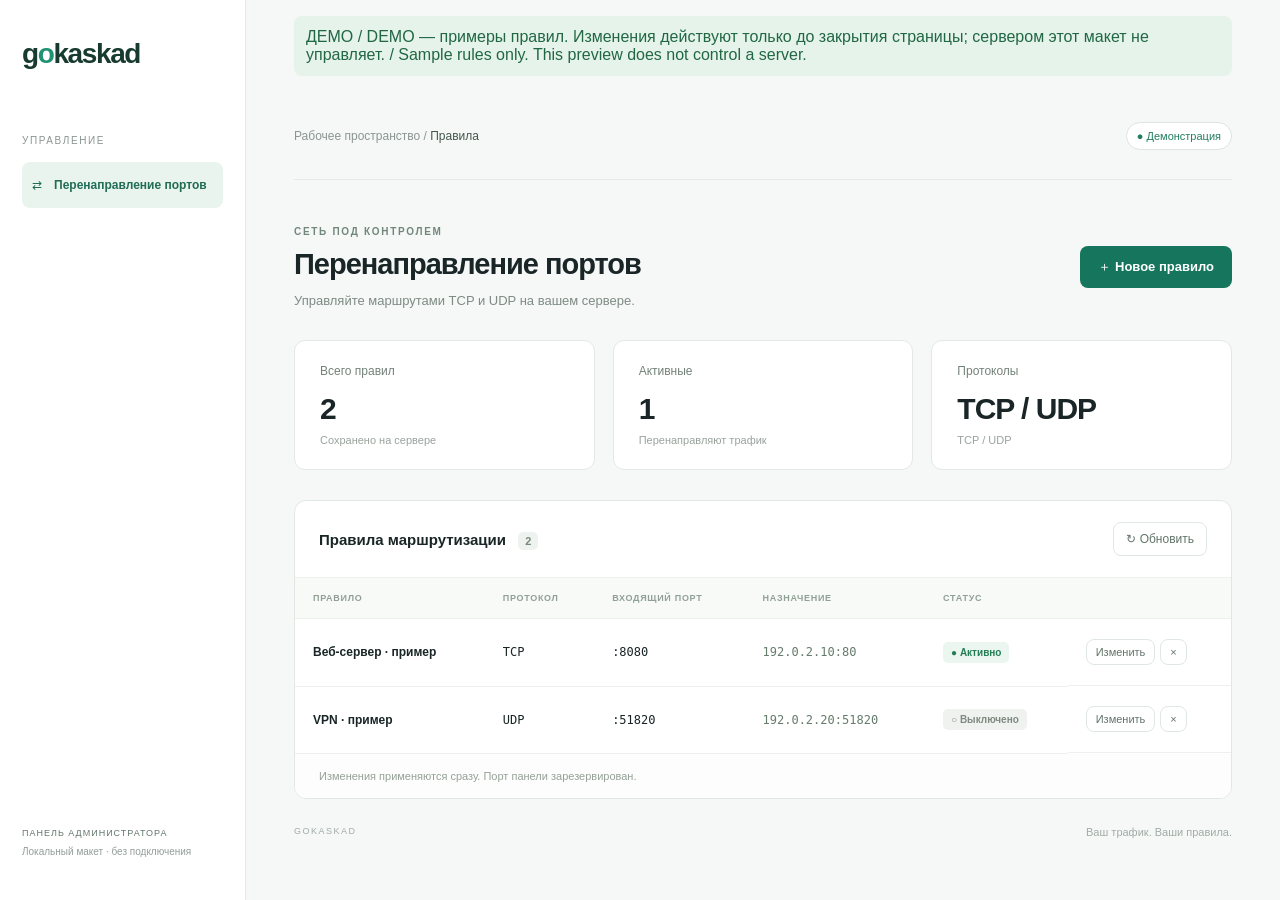
==== docs/preview.html @ e8de41f1 "Исправить HTTPS, добавить макет и удаление / Fix HTTPS, preview and uninstall RU: HTTP на порту пане" ====
<!doctype html>
<html lang="ru">
<head>
  <meta charset="utf-8"><meta name="viewport" content="width=device-width, initial-scale=1">
  <title>Gokaskad · Демо / Demo</title>
  <style>:root{font-family:Inter,-apple-system,BlinkMacSystemFont,"Segoe UI",sans-serif;color:#192526;background:#f6f8f7;font-synthesis:none}*{box-sizing:border-box}body{margin:0;display:flex;min-height:100vh}button,input,select{font:inherit}button{border:0;border-radius:8px;background:#16765d;color:white;padding:12px 18px;font-size:13px;font-weight:600;cursor:pointer;transition:background .15s}button:hover{background:#105d49}button:disabled{opacity:.5;cursor:wait}button:focus-visible,a:focus-visible{outline:3px solid #6acbb0;outline-offset:3px}aside{width:246px;flex-shrink:0;background:#fff;border-right:1px solid #e4eae7;padding:38px 22px;display:flex;flex-direction:column}.brand{font-size:28px;letter-spacing:-1.4px;font-weight:750;color:#183b30;text-decoration:none}.brand span{color:#209274}.nav-label{margin-top:65px;font-size:10px;letter-spacing:1.6px;color:#8b9692}.nav-active{display:flex;gap:12px;align-items:center;margin-top:16px;padding:14px 10px;background:#eaf4ef;color:#216c54;font-size:12px;line-height:1.5;border-radius:8px;text-decoration:none;font-weight:650}.aside-footer{margin-top:auto;padding-top:40px;color:#62766b;font-size:9px;letter-spacing:1px;line-height:2}.aside-footer span{color:#929e98;letter-spacing:0;font-size:10px}main{min-width:0;flex:1;padding:0 48px;max-width:1600px}header{height:88px;display:flex;align-items:center;justify-content:space-between;border-bottom:1px solid #e3e9e6;font-size:12px;color:#8a9690}header b{font-weight:500;color:#43574c}.badge{font-size:11px;padding:7px 10px;border:1px solid #dce5df;border-radius:20px;background:white;color:#819087}.online{color:#237e5d}.offline{color:#af413a}.title{display:flex;justify-content:space-between;align-items:center;gap:20px;margin:46px 0 32px}.eyebrow{font-size:10px;letter-spacing:1.7px;color:#72877b;font-weight:650}h1{font-size:29px;letter-spacing:-1px;margin:11px 0 12px;font-weight:650}.title p{font-size:13px;color:#7e8b84;margin:0}.stats{display:grid;grid-template-columns:repeat(3,minmax(0,1fr));gap:18px}.stats article{background:white;border:1px solid #e2e9e4;border-radius:11px;padding:23px 25px;display:flex;flex-direction:column}.stats span{font-size:12px;color:#738179}.stats strong{overflow-wrap:anywhere;font-size:30px;font-weight:600;margin:14px 0 8px;letter-spacing:-1px}.stats small{font-size:11px;color:#98a39c}.rules-panel{margin-top:30px;border:1px solid #e1e8e3;border-radius:12px;background:white;overflow:hidden}.panel-head{padding:21px 24px;display:flex;align-items:center;justify-content:space-between}h2{margin:0;font-size:15px;font-weight:650}.panel-head h2 span{font-size:11px;margin-left:8px;border-radius:5px;padding:3px 7px;background:#eff3f0;color:#79877d}.secondary{background:white;color:#62746a;border:1px solid #e0e7e2;font-weight:500;padding:9px 12px;font-size:12px}.secondary:hover{background:#edf4ef}.table-wrap{position:relative;overflow:auto}table{border-collapse:collapse;width:100%;text-align:left;white-space:nowrap}th{background:#f8faf8;color:#91a095;font-size:9px;font-weight:600;letter-spacing:.7px;padding:15px 18px;border-block:1px solid #edf0ed}td{padding:20px 18px;font-size:12px;border-bottom:1px solid #edf1ee}.rule-name{font-weight:600}.mono{font-family:ui-monospace,SFMono-Regular,Consolas,monospace;font-size:12px}.destination{color:#667c6c}.status{padding:5px 8px;border-radius:5px;font-size:10px;background:#eff2ef;color:#7e8a80;white-space:nowrap}.status:hover{background:#e0e8e0}.status.enabled{background:#eaf6ef;color:#237e54}.actions{display:flex;gap:5px}.small{font-size:11px;padding:6px 9px}.panel-foot{padding:16px 24px;color:#95a197;font-size:11px;background:#fcfdfc}#empty{padding:45px 20px 55px;text-align:center}.empty-icon{color:#4c8c73;background:#ecf5f0;border:1px solid #d9e9df;border-radius:13px;width:52px;height:52px;margin:auto;font-size:27px;padding:8px}h3{font-size:15px;margin-top:21px}#empty p{font-size:12px;color:#8c9b90;margin-bottom:24px}footer{display:flex;justify-content:space-between;color:#a1aca5;font-size:9px;letter-spacing:1.5px;padding:27px 0}footer span{letter-spacing:0;font-size:11px}#message{padding:13px 18px;border-radius:8px;font-size:13px;margin-top:22px}.success{background:#e5f3ea;color:#216744}.error{background:#fcecea;color:#b13c32}dialog{border:1px solid #e0e8e2;border-radius:15px;width:480px;max-width:calc(100vw - 32px);padding:28px;box-shadow:0 24px 80px #0b2c1b33}dialog::backdrop{background:#142f2266;backdrop-filter:blur(3px)}.dialog-title{display:flex;align-items:center;justify-content:space-between}.dialog-title h2{font-size:20px}.icon{font-size:20px;line-height:1;padding:5px 9px}.hint{font-size:12px;color:#88988c;line-height:1.7;margin-bottom:24px}label{display:flex;flex-direction:column;gap:8px;font-size:12px;color:#536b5b;margin:16px 0}input,select{border:1px solid #dce6df;padding:11px 12px;border-radius:7px;width:100%;background:#fff;color:#233b2b;font-size:13px}input:focus,select:focus{outline:2px solid #c5e5d6;border-color:#529675}.form-row{display:grid;grid-template-columns:1fr 1fr;gap:16px}.form-row label{margin:0 0 16px}.check{flex-direction:row;align-items:center}.check input{width:auto;accent-color:#16765d}.dialog-actions{display:flex;justify-content:flex-end;gap:10px;border-top:1px solid #edf1ee;padding-top:20px;margin-top:24px}#form-error{font-size:12px;color:#b13c32}.sr-only{position:absolute;width:1px;height:1px;overflow:hidden;clip:rect(0,0,0,0)}[hidden]{display:none!important}@media(max-width:1100px){aside{width:200px;padding-inline:18px}main{padding:0 26px}.title{align-items:flex-start}h1{font-size:25px}.title>button{white-space:nowrap}td,th{padding-inline:12px}}@media(max-width:760px){body{display:block}aside{width:100%;padding:20px 24px;border-right:0;border-bottom:1px solid #e4eae7}.nav-label,.nav-active,.aside-footer{display:none}.brand{font-size:25px}main{padding:0 20px}header{height:65px;font-size:10px}.badge{font-size:9px}.title{margin-top:30px;flex-direction:column;gap:22px}h1{font-size:25px}.stats{gap:8px}.stats article{padding:17px 13px}.stats strong{overflow-wrap:anywhere;font-size:24px}.stats small{font-size:9px}.stats span{font-size:10px}.panel-head{padding:18px 14px}.panel-head h2{font-size:13px}.panel-foot{font-size:10px;padding-inline:14px}footer span{font-size:9px}}
</style>
</head>
<body>
  <aside><a class="brand" href="/">g<span>o</span>kaskad</a><div class="nav-label">УПРАВЛЕНИЕ</div><a class="nav-active" href="/">⇄ <span>Перенаправление портов</span></a><div class="aside-footer">ПАНЕЛЬ АДМИНИСТРАТОРА<br><span>Локальный макет · без подключения</span></div></aside>
  <main><p class="success" style="padding:12px;border-radius:8px">ДЕМО / DEMO — примеры правил. Изменения действуют только до закрытия страницы; сервером этот макет не управляет. / Sample rules only. This preview does not control a server.</p>
    <header><span>Рабочее пространство / <b>Правила</b></span><span id="connection" class="badge">Подключение…</span></header>
    <section class="title"><div><div class="eyebrow">СЕТЬ ПОД КОНТРОЛЕМ</div><h1>Перенаправление портов</h1><p>Управляйте маршрутами TCP и UDP на вашем сервере.</p></div><button id="new-rule">＋ Новое правило</button></section>
    <section class="stats"><article><span>Всего правил</span><strong id="total">—</strong><small>Сохранено на сервере</small></article><article><span>Активные</span><strong id="active">—</strong><small>Перенаправляют трафик</small></article><article><span>Протоколы</span><strong id="protocols">—</strong><small>TCP / UDP</small></article></section>
    <div id="message" role="status" hidden></div>
    <section class="rules-panel"><div class="panel-head"><h2>Правила маршрутизации <span id="count">0</span></h2><button id="refresh" class="secondary">↻ Обновить</button></div><div class="table-wrap"><table><thead><tr><th>ПРАВИЛО</th><th>ПРОТОКОЛ</th><th>ВХОДЯЩИЙ ПОРТ</th><th>НАЗНАЧЕНИЕ</th><th>СТАТУС</th><th><span class="sr-only">Действия</span></th></tr></thead><tbody id="rules"></tbody></table></div><div id="empty" hidden><div class="empty-icon">⇄</div><h3>Маршруты начинаются здесь</h3><p>Добавьте правило, чтобы направить трафик на нужный сервер.</p><button id="empty-new">Создать первое правило</button></div><div class="panel-foot">Изменения применяются сразу. Порт панели зарезервирован.</div></section>
    <footer>GOKASKAD <span>Ваш трафик. Ваши правила.</span></footer>
  </main>
  <dialog id="editor"><form id="rule-form"><div class="dialog-title"><h2 id="editor-title">Новое правило</h2><button type="button" class="icon secondary" id="close-editor" aria-label="Закрыть">×</button></div><p class="hint">Настройте маршрут от входящего порта к серверу назначения.</p><input type="hidden" name="id"><label>Название<input name="name" maxlength="100" placeholder="Например, VPN-сервер"></label><div class="form-row"><label>Протокол<select name="protocol"><option value="tcp">TCP</option><option value="udp">UDP</option></select></label><label>Входящий порт<input name="input_port" type="number" min="1" max="65535" required placeholder="8080"></label></div><div class="form-row"><label>IPv4 назначения<input name="target_ip" required placeholder="192.0.2.10"></label><label>Порт назначения<input name="target_port" type="number" min="1" max="65535" required placeholder="80"></label></div><label class="check"><input name="enabled" type="checkbox" checked> Включить правило</label><p id="form-error" role="alert"></p><div class="dialog-actions"><button type="button" class="secondary" id="cancel-editor">Отмена</button><button type="submit" id="submit-rule">Сохранить правило</button></div></form></dialog>
<script>const $ = (id) => document.getElementById(id);
let rules = [];
let busy = false;
const form = $('rule-form');


function demoUuid() {
  return 'xxxxxxxx-xxxx-4xxx-yxxx-xxxxxxxxxxxx'.replace(/[xy]/g, c => {
    const r = Math.floor(Math.random() * 16);
    return (c === 'x' ? r : (r & 3) | 8).toString(16);
  });
}
let demoRules = [
  {id:'b29bc2cf-47c6-43bc-8e49-5d560378fe66',name:'Веб-сервер · пример',protocol:'tcp',input_port:8080,target_ip:'192.0.2.10',target_port:80,enabled:true},
  {id:'b29bc2cf-47c6-43bc-8e49-5d560378fe67',name:'VPN · пример',protocol:'udp',input_port:51820,target_ip:'192.0.2.20',target_port:51820,enabled:false}
];
async function request(path = '/api/rules', method = 'GET', body) {
  if (method === 'PUT') {
    if (demoRules.some(r => r.id !== body.id && r.enabled && body.enabled && r.protocol === body.protocol && r.input_port === body.input_port))
      throw new Error('Этот протокол и входящий порт уже используются.');
    demoRules = demoRules.filter(r => r.id !== body.id).concat(body);
  }
  if (method === 'DELETE') demoRules = demoRules.filter(r => r.id !== path.split('/').pop());
  return {rules: demoRules.map(r => ({...r}))};
}

function notice(text, error = false) {
  $('message').textContent = text;
  $('message').className = error ? 'error' : 'success';
  $('message').hidden = !text;
}

function render(data) {
  rules = data.rules;
  $('total').textContent = rules.length;
  $('active').textContent = rules.filter(r => r.enabled).length;
  $('protocols').textContent = [...new Set(rules.map(r => r.protocol.toUpperCase()))].join(' / ') || '—';
  $('count').textContent = rules.length;
  $('connection').textContent = '● Демонстрация';
  $('connection').className = 'badge online';
  $('empty').hidden = rules.length > 0;
  $('rules').replaceChildren();
  for (const rule of rules) {
    const tr = document.createElement('tr');
    const cell = (text, cls = '') => { const td = document.createElement('td'); td.textContent = text; td.className = cls; tr.append(td); return td; };
    cell(rule.name || 'Без названия', 'rule-name');
    cell(rule.protocol.toUpperCase(), 'mono');
    cell(`:${rule.input_port}`, 'mono');
    cell(`${rule.target_ip}:${rule.target_port}`, 'mono destination');
    const state = cell('');
    const toggle = document.createElement('button');
    toggle.className = `status ${rule.enabled ? 'enabled' : ''}`;
    toggle.textContent = rule.enabled ? '● Активно' : '○ Выключено';
    toggle.setAttribute('aria-label', `${rule.enabled ? 'Выключить' : 'Включить'} ${rule.name || rule.input_port}`);
    toggle.onclick = () => mutate(() => request(`/api/rules/${rule.id}`, 'PUT', {...rule, enabled: !rule.enabled}));
    state.append(toggle);
    const actions = cell(''); actions.className = 'actions';
    for (const [text, label, handler] of [
      ['Изменить', 'Изменить правило', () => edit(rule)],
      ['×', 'Удалить правило', () => { if (confirm(`Удалить правило «${rule.name || rule.input_port}»?`)) mutate(() => request(`/api/rules/${rule.id}`, 'DELETE')); }],
    ]) {
      const button = document.createElement('button'); button.className = 'secondary small';
      button.textContent = text; button.setAttribute('aria-label', label); button.onclick = handler; actions.append(button);
    }
    $('rules').append(tr);
  }
}

async function refresh() {
  if (busy) return;
  busy = true; $('refresh').disabled = true;
  try { render(await request()); notice(''); }
  catch (error) { notice(error.message, true); $('connection').textContent = '● Нет связи с worker'; $('connection').className = 'badge offline'; }
  finally { busy = false; $('refresh').disabled = false; }
}

async function mutate(operation) {
  if (busy) return;
  busy = true;
  document.querySelectorAll('button').forEach(b => b.disabled = true);
  try { render(await operation()); notice('Изменения применены.'); return true; }
  catch (error) { notice(error.message, true); $('form-error').textContent = error.message; return false; }
  finally { busy = false; document.querySelectorAll('button').forEach(b => b.disabled = false); }
}

function edit(rule) {
  if (busy) return;
  form.reset(); $('form-error').textContent = '';
  const values = rule || {id: demoUuid(), name: '', protocol: 'tcp', input_port: '', target_ip: '', target_port: '', enabled: true};
  for (const [key, value] of Object.entries(values)) {
    const input = form.elements.namedItem(key);
    if (input.type === 'checkbox') input.checked = value; else input.value = value;
  }
  $('editor-title').textContent = rule ? 'Изменить правило' : 'Новое правило';
  $('editor').showModal();
}

form.addEventListener('submit', async (event) => {
  event.preventDefault();
  const data = Object.fromEntries(new FormData(form));
  data.input_port = Number(data.input_port); data.target_port = Number(data.target_port);
  data.enabled = form.elements.namedItem('enabled').checked;
  if (await mutate(() => request(`/api/rules/${data.id}`, 'PUT', data))) $('editor').close();
});
$('new-rule').onclick = $('empty-new').onclick = () => edit();
$('close-editor').onclick = $('cancel-editor').onclick = () => $('editor').close();
$('refresh').onclick = refresh;
refresh();
</script></body></html>
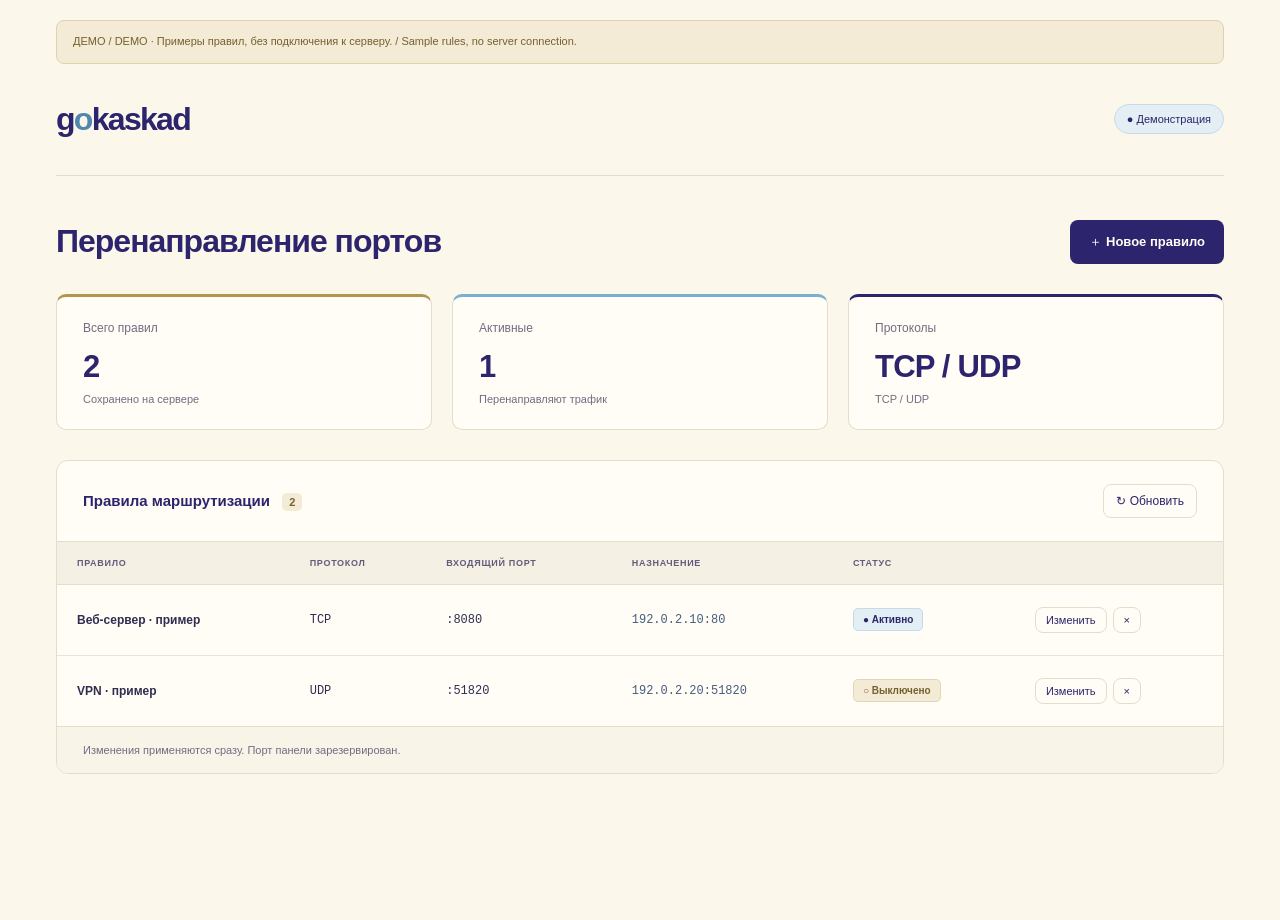
==== commit 20f0ce6e: "Обновить оформление панели / Refresh panel design RU: Убрать левую панель и отмеченные подписи, пере" ====
--- a/docs/preview.html
+++ b/docs/preview.html
@@ -1,22 +1,234 @@
 <!doctype html>
 <html lang="ru">
 <head>
-  <meta charset="utf-8"><meta name="viewport" content="width=device-width, initial-scale=1">
+  <meta charset="utf-8">
+  <meta name="viewport" content="width=device-width, initial-scale=1">
   <title>Gokaskad · Демо / Demo</title>
-  <style>:root{font-family:Inter,-apple-system,BlinkMacSystemFont,"Segoe UI",sans-serif;color:#192526;background:#f6f8f7;font-synthesis:none}*{box-sizing:border-box}body{margin:0;display:flex;min-height:100vh}button,input,select{font:inherit}button{border:0;border-radius:8px;background:#16765d;color:white;padding:12px 18px;font-size:13px;font-weight:600;cursor:pointer;transition:background .15s}button:hover{background:#105d49}button:disabled{opacity:.5;cursor:wait}button:focus-visible,a:focus-visible{outline:3px solid #6acbb0;outline-offset:3px}aside{width:246px;flex-shrink:0;background:#fff;border-right:1px solid #e4eae7;padding:38px 22px;display:flex;flex-direction:column}.brand{font-size:28px;letter-spacing:-1.4px;font-weight:750;color:#183b30;text-decoration:none}.brand span{color:#209274}.nav-label{margin-top:65px;font-size:10px;letter-spacing:1.6px;color:#8b9692}.nav-active{display:flex;gap:12px;align-items:center;margin-top:16px;padding:14px 10px;background:#eaf4ef;color:#216c54;font-size:12px;line-height:1.5;border-radius:8px;text-decoration:none;font-weight:650}.aside-footer{margin-top:auto;padding-top:40px;color:#62766b;font-size:9px;letter-spacing:1px;line-height:2}.aside-footer span{color:#929e98;letter-spacing:0;font-size:10px}main{min-width:0;flex:1;padding:0 48px;max-width:1600px}header{height:88px;display:flex;align-items:center;justify-content:space-between;border-bottom:1px solid #e3e9e6;font-size:12px;color:#8a9690}header b{font-weight:500;color:#43574c}.badge{font-size:11px;padding:7px 10px;border:1px solid #dce5df;border-radius:20px;background:white;color:#819087}.online{color:#237e5d}.offline{color:#af413a}.title{display:flex;justify-content:space-between;align-items:center;gap:20px;margin:46px 0 32px}.eyebrow{font-size:10px;letter-spacing:1.7px;color:#72877b;font-weight:650}h1{font-size:29px;letter-spacing:-1px;margin:11px 0 12px;font-weight:650}.title p{font-size:13px;color:#7e8b84;margin:0}.stats{display:grid;grid-template-columns:repeat(3,minmax(0,1fr));gap:18px}.stats article{background:white;border:1px solid #e2e9e4;border-radius:11px;padding:23px 25px;display:flex;flex-direction:column}.stats span{font-size:12px;color:#738179}.stats strong{overflow-wrap:anywhere;font-size:30px;font-weight:600;margin:14px 0 8px;letter-spacing:-1px}.stats small{font-size:11px;color:#98a39c}.rules-panel{margin-top:30px;border:1px solid #e1e8e3;border-radius:12px;background:white;overflow:hidden}.panel-head{padding:21px 24px;display:flex;align-items:center;justify-content:space-between}h2{margin:0;font-size:15px;font-weight:650}.panel-head h2 span{font-size:11px;margin-left:8px;border-radius:5px;padding:3px 7px;background:#eff3f0;color:#79877d}.secondary{background:white;color:#62746a;border:1px solid #e0e7e2;font-weight:500;padding:9px 12px;font-size:12px}.secondary:hover{background:#edf4ef}.table-wrap{position:relative;overflow:auto}table{border-collapse:collapse;width:100%;text-align:left;white-space:nowrap}th{background:#f8faf8;color:#91a095;font-size:9px;font-weight:600;letter-spacing:.7px;padding:15px 18px;border-block:1px solid #edf0ed}td{padding:20px 18px;font-size:12px;border-bottom:1px solid #edf1ee}.rule-name{font-weight:600}.mono{font-family:ui-monospace,SFMono-Regular,Consolas,monospace;font-size:12px}.destination{color:#667c6c}.status{padding:5px 8px;border-radius:5px;font-size:10px;background:#eff2ef;color:#7e8a80;white-space:nowrap}.status:hover{background:#e0e8e0}.status.enabled{background:#eaf6ef;color:#237e54}.actions{display:flex;gap:5px}.small{font-size:11px;padding:6px 9px}.panel-foot{padding:16px 24px;color:#95a197;font-size:11px;background:#fcfdfc}#empty{padding:45px 20px 55px;text-align:center}.empty-icon{color:#4c8c73;background:#ecf5f0;border:1px solid #d9e9df;border-radius:13px;width:52px;height:52px;margin:auto;font-size:27px;padding:8px}h3{font-size:15px;margin-top:21px}#empty p{font-size:12px;color:#8c9b90;margin-bottom:24px}footer{display:flex;justify-content:space-between;color:#a1aca5;font-size:9px;letter-spacing:1.5px;padding:27px 0}footer span{letter-spacing:0;font-size:11px}#message{padding:13px 18px;border-radius:8px;font-size:13px;margin-top:22px}.success{background:#e5f3ea;color:#216744}.error{background:#fcecea;color:#b13c32}dialog{border:1px solid #e0e8e2;border-radius:15px;width:480px;max-width:calc(100vw - 32px);padding:28px;box-shadow:0 24px 80px #0b2c1b33}dialog::backdrop{background:#142f2266;backdrop-filter:blur(3px)}.dialog-title{display:flex;align-items:center;justify-content:space-between}.dialog-title h2{font-size:20px}.icon{font-size:20px;line-height:1;padding:5px 9px}.hint{font-size:12px;color:#88988c;line-height:1.7;margin-bottom:24px}label{display:flex;flex-direction:column;gap:8px;font-size:12px;color:#536b5b;margin:16px 0}input,select{border:1px solid #dce6df;padding:11px 12px;border-radius:7px;width:100%;background:#fff;color:#233b2b;font-size:13px}input:focus,select:focus{outline:2px solid #c5e5d6;border-color:#529675}.form-row{display:grid;grid-template-columns:1fr 1fr;gap:16px}.form-row label{margin:0 0 16px}.check{flex-direction:row;align-items:center}.check input{width:auto;accent-color:#16765d}.dialog-actions{display:flex;justify-content:flex-end;gap:10px;border-top:1px solid #edf1ee;padding-top:20px;margin-top:24px}#form-error{font-size:12px;color:#b13c32}.sr-only{position:absolute;width:1px;height:1px;overflow:hidden;clip:rect(0,0,0,0)}[hidden]{display:none!important}@media(max-width:1100px){aside{width:200px;padding-inline:18px}main{padding:0 26px}.title{align-items:flex-start}h1{font-size:25px}.title>button{white-space:nowrap}td,th{padding-inline:12px}}@media(max-width:760px){body{display:block}aside{width:100%;padding:20px 24px;border-right:0;border-bottom:1px solid #e4eae7}.nav-label,.nav-active,.aside-footer{display:none}.brand{font-size:25px}main{padding:0 20px}header{height:65px;font-size:10px}.badge{font-size:9px}.title{margin-top:30px;flex-direction:column;gap:22px}h1{font-size:25px}.stats{gap:8px}.stats article{padding:17px 13px}.stats strong{overflow-wrap:anywhere;font-size:24px}.stats small{font-size:9px}.stats span{font-size:10px}.panel-head{padding:18px 14px}.panel-head h2{font-size:13px}.panel-foot{font-size:10px;padding-inline:14px}footer span{font-size:9px}}
+  <style>:root {
+  color-scheme: light;
+  --cream: #fbf7ea;
+  --paper: #fffdf5;
+  --indigo: #2c246c;
+  --indigo-dark: #20194f;
+  --blue: #78afd0;
+  --blue-light: #e3eff5;
+  --ochre: #b2964d;
+  --ochre-light: #f3ebd6;
+  --ink: #302d52;
+  --muted: #716c82;
+  --border: #e4ddcb;
+  --rust: #b54429;
+  font-family: Inter, -apple-system, BlinkMacSystemFont, "Segoe UI", sans-serif;
+  color: var(--ink);
+  background: var(--cream);
+  font-synthesis: none;
+}
+
+* { box-sizing: border-box; }
+body { margin: 0; min-height: 100vh; }
+button, input, select { font: inherit; }
+button {
+  border: 1px solid transparent;
+  border-radius: 8px;
+  background: var(--indigo);
+  color: var(--paper);
+  padding: 12px 18px;
+  font-size: 13px;
+  font-weight: 600;
+  cursor: pointer;
+  transition: background .15s, border-color .15s;
+}
+button:hover { background: var(--indigo-dark); }
+button:disabled { opacity: .5; cursor: wait; }
+button:focus-visible, a:focus-visible {
+  outline: 3px solid var(--blue);
+  outline-offset: 4px;
+}
+main { width: 100%; max-width: 1328px; margin: 0 auto; padding: 0 56px 64px; }
+header {
+  min-height: 112px;
+  display: flex;
+  align-items: center;
+  justify-content: space-between;
+  gap: 20px;
+  border-bottom: 1px solid var(--border);
+}
+.brand {
+  color: var(--indigo);
+  text-decoration: none;
+  font-size: 32px;
+  line-height: 1.2;
+  font-weight: 750;
+  letter-spacing: -1.7px;
+}
+.brand span { color: #5187ad; }
+.badge {
+  flex-shrink: 0;
+  font-size: 11px;
+  padding: 8px 12px;
+  border: 1px solid var(--border);
+  border-radius: 20px;
+  color: var(--muted);
+  background: var(--paper);
+}
+.online { color: var(--indigo); background: var(--blue-light); border-color: #c3dce9; }
+.offline { color: var(--rust); background: #f8e8df; border-color: #ead1c6; }
+.title {
+  display: flex;
+  justify-content: space-between;
+  align-items: center;
+  gap: 24px;
+  margin: 44px 0 30px;
+}
+h1 { color: var(--indigo); font-size: 32px; letter-spacing: -1px; margin: 0; font-weight: 650; }
+.title > button { white-space: nowrap; }
+.stats { display: grid; grid-template-columns: repeat(3, minmax(0, 1fr)); gap: 20px; }
+.stats article {
+  min-width: 0;
+  display: flex;
+  flex-direction: column;
+  padding: 24px 26px;
+  background: var(--paper);
+  border: 1px solid var(--border);
+  border-top: 3px solid var(--ochre);
+  border-radius: 10px;
+}
+.stats article:nth-child(2) { border-top-color: var(--blue); }
+.stats article:nth-child(3) { border-top-color: var(--indigo); }
+.stats span { color: var(--muted); font-size: 12px; }
+.stats strong { color: var(--indigo); font-size: 31px; font-weight: 600; margin: 14px 0 8px; letter-spacing: -.8px; overflow-wrap: anywhere; }
+.stats small { color: var(--muted); font-size: 11px; }
+.rules-panel { margin-top: 30px; border: 1px solid var(--border); border-radius: 12px; background: var(--paper); overflow: hidden; }
+.panel-head { padding: 23px 26px; display: flex; align-items: center; justify-content: space-between; gap: 12px; }
+h2 { color: var(--indigo); margin: 0; font-size: 15px; font-weight: 650; }
+.panel-head h2 span { margin-left: 8px; padding: 3px 7px; border-radius: 5px; background: var(--ochre-light); color: #75602e; font-size: 11px; }
+.secondary { background: transparent; color: var(--indigo); border-color: var(--border); font-weight: 500; padding: 9px 12px; font-size: 12px; }
+.secondary:hover { background: var(--ochre-light); border-color: #cdbd94; }
+.table-wrap { position: relative; overflow: auto; }
+table { border-collapse: collapse; width: 100%; text-align: left; white-space: nowrap; }
+th { color: #625b7c; background: #f4f0e4; font-size: 9px; font-weight: 650; letter-spacing: .7px; padding: 16px 20px; border-block: 1px solid var(--border); }
+td { padding: 22px 20px; font-size: 12px; border-bottom: 1px solid #ece5d7; }
+tbody tr:last-child td { border-bottom: 0; }
+.rule-name { font-weight: 600; }
+.mono { font-family: ui-monospace, SFMono-Regular, Consolas, monospace; font-size: 12px; }
+.destination { color: #465d7e; }
+.status { padding: 5px 9px; border: 1px solid #e2d6b7; border-radius: 5px; font-size: 10px; background: var(--ochre-light); color: #75602e; white-space: nowrap; }
+.status:hover { background: #e9ddbd; }
+.status.enabled { background: var(--blue-light); color: var(--indigo); border-color: #c4dce9; }
+.status.enabled:hover { background: #cfE3ef; }
+.actions { display: flex; gap: 6px; }
+.small { font-size: 11px; padding: 6px 10px; }
+.panel-foot { padding: 17px 26px; border-top: 1px solid var(--border); color: var(--muted); font-size: 11px; background: #f8f4e8; }
+#empty { padding: 48px 20px 56px; text-align: center; }
+.empty-icon { color: var(--indigo); background: var(--blue-light); border: 1px solid #c4dce9; border-radius: 13px; width: 52px; height: 52px; margin: auto; font-size: 27px; padding: 8px; }
+h3 { color: var(--indigo); font-size: 15px; margin-top: 21px; }
+#empty p { font-size: 12px; color: var(--muted); margin-bottom: 24px; }
+#message { padding: 13px 18px; border-radius: 8px; font-size: 13px; margin-top: 22px; }
+.success { background: var(--blue-light); color: var(--indigo); }
+.error { background: #f8e8df; color: var(--rust); }
+.demo-note { padding: 12px 16px; margin: 20px 0 0; border: 1px solid #e1d2ad; border-radius: 8px; background: var(--ochre-light); color: #75602e; font-size: 11px; line-height: 1.6; }
+dialog { border: 1px solid var(--border); border-radius: 15px; width: 480px; max-width: calc(100vw - 32px); padding: 28px; background: var(--paper); color: var(--ink); box-shadow: 0 24px 80px #2c246c26; }
+dialog::backdrop { background: #20194f66; backdrop-filter: blur(3px); }
+.dialog-title { display: flex; align-items: center; justify-content: space-between; gap: 16px; }
+.dialog-title h2 { font-size: 20px; }
+.icon { font-size: 20px; line-height: 1; padding: 5px 9px; }
+.hint { font-size: 12px; color: var(--muted); line-height: 1.7; margin-bottom: 24px; }
+label { display: flex; flex-direction: column; gap: 8px; font-size: 12px; color: var(--ink); margin: 16px 0; }
+input, select { border: 1px solid #d7cfb9; padding: 11px 12px; border-radius: 7px; width: 100%; min-width: 0; background: var(--paper); color: var(--indigo); font-size: 13px; }
+input:focus, select:focus { outline: 2px solid var(--blue-light); border-color: #5187ad; }
+.form-row { display: grid; grid-template-columns: minmax(0, 1fr) minmax(0, 1fr); gap: 16px; }
+.form-row label { margin: 0 0 16px; }
+.check { flex-direction: row; align-items: center; }
+.check input { width: auto; accent-color: var(--indigo); }
+.dialog-actions { display: flex; justify-content: flex-end; gap: 10px; border-top: 1px solid var(--border); padding-top: 20px; margin-top: 24px; }
+#form-error { font-size: 12px; color: var(--rust); }
+.sr-only { position: absolute; width: 1px; height: 1px; overflow: hidden; clip: rect(0, 0, 0, 0); }
+[hidden] { display: none !important; }
+
+@media (max-width: 900px) {
+  main { padding-inline: 32px; }
+  h1 { font-size: 28px; }
+  td, th { padding-inline: 16px; }
+}
+@media (max-width: 600px) {
+  main { padding: 0 20px 40px; }
+  header { min-height: 88px; gap: 10px; }
+  .brand { font-size: 28px; }
+  .badge { font-size: 9px; padding: 7px 9px; }
+  .title { margin: 30px 0 24px; flex-direction: column; align-items: flex-start; gap: 20px; }
+  h1 { font-size: 26px; line-height: 1.25; }
+  .stats { gap: 8px; }
+  .stats article { padding: 17px 12px; }
+  .stats strong { font-size: 24px; }
+  .stats small { font-size: 10px; line-height: 1.5; }
+  .stats span { font-size: 11px; }
+  .panel-head { padding: 18px 14px; }
+  .panel-head h2 { font-size: 13px; }
+  .panel-foot { font-size: 10px; padding-inline: 14px; line-height: 1.6; }
+  .demo-note { margin-top: 16px; font-size: 10px; }
+}
 </style>
 </head>
 <body>
-  <aside><a class="brand" href="/">g<span>o</span>kaskad</a><div class="nav-label">УПРАВЛЕНИЕ</div><a class="nav-active" href="/">⇄ <span>Перенаправление портов</span></a><div class="aside-footer">ПАНЕЛЬ АДМИНИСТРАТОРА<br><span>Локальный макет · без подключения</span></div></aside>
-  <main><p class="success" style="padding:12px;border-radius:8px">ДЕМО / DEMO — примеры правил. Изменения действуют только до закрытия страницы; сервером этот макет не управляет. / Sample rules only. This preview does not control a server.</p>
-    <header><span>Рабочее пространство / <b>Правила</b></span><span id="connection" class="badge">Подключение…</span></header>
-    <section class="title"><div><div class="eyebrow">СЕТЬ ПОД КОНТРОЛЕМ</div><h1>Перенаправление портов</h1><p>Управляйте маршрутами TCP и UDP на вашем сервере.</p></div><button id="new-rule">＋ Новое правило</button></section>
-    <section class="stats"><article><span>Всего правил</span><strong id="total">—</strong><small>Сохранено на сервере</small></article><article><span>Активные</span><strong id="active">—</strong><small>Перенаправляют трафик</small></article><article><span>Протоколы</span><strong id="protocols">—</strong><small>TCP / UDP</small></article></section>
+  <main><p class="demo-note">ДЕМО / DEMO · Примеры правил, без подключения к серверу. / Sample rules, no server connection.</p>
+    <header id="top">
+      <a class="brand" href="#top" aria-label="Gokaskad — главная">g<span>o</span>kaskad</a>
+      <span id="connection" class="badge">Подключение…</span>
+    </header>
+
+    <section class="title">
+      <h1>Перенаправление портов</h1>
+      <button id="new-rule">＋ Новое правило</button>
+    </section>
+
+    <section class="stats" aria-label="Сводка правил">
+      <article><span>Всего правил</span><strong id="total">—</strong><small>Сохранено на сервере</small></article>
+      <article><span>Активные</span><strong id="active">—</strong><small>Перенаправляют трафик</small></article>
+      <article><span>Протоколы</span><strong id="protocols">—</strong><small>TCP / UDP</small></article>
+    </section>
+
     <div id="message" role="status" hidden></div>
-    <section class="rules-panel"><div class="panel-head"><h2>Правила маршрутизации <span id="count">0</span></h2><button id="refresh" class="secondary">↻ Обновить</button></div><div class="table-wrap"><table><thead><tr><th>ПРАВИЛО</th><th>ПРОТОКОЛ</th><th>ВХОДЯЩИЙ ПОРТ</th><th>НАЗНАЧЕНИЕ</th><th>СТАТУС</th><th><span class="sr-only">Действия</span></th></tr></thead><tbody id="rules"></tbody></table></div><div id="empty" hidden><div class="empty-icon">⇄</div><h3>Маршруты начинаются здесь</h3><p>Добавьте правило, чтобы направить трафик на нужный сервер.</p><button id="empty-new">Создать первое правило</button></div><div class="panel-foot">Изменения применяются сразу. Порт панели зарезервирован.</div></section>
-    <footer>GOKASKAD <span>Ваш трафик. Ваши правила.</span></footer>
+
+    <section class="rules-panel">
+      <div class="panel-head">
+        <h2>Правила маршрутизации <span id="count">0</span></h2>
+        <button id="refresh" class="secondary">↻ Обновить</button>
+      </div>
+      <div class="table-wrap">
+        <table>
+          <thead><tr><th>ПРАВИЛО</th><th>ПРОТОКОЛ</th><th>ВХОДЯЩИЙ ПОРТ</th><th>НАЗНАЧЕНИЕ</th><th>СТАТУС</th><th><span class="sr-only">Действия</span></th></tr></thead>
+          <tbody id="rules"></tbody>
+        </table>
+      </div>
+      <div id="empty" hidden>
+        <div class="empty-icon">⇄</div>
+        <h3>Маршруты начинаются здесь</h3>
+        <p>Добавьте правило, чтобы направить трафик на нужный сервер.</p>
+        <button id="empty-new">Создать первое правило</button>
+      </div>
+      <div class="panel-foot">Изменения применяются сразу. Порт панели зарезервирован.</div>
+    </section>
   </main>
-  <dialog id="editor"><form id="rule-form"><div class="dialog-title"><h2 id="editor-title">Новое правило</h2><button type="button" class="icon secondary" id="close-editor" aria-label="Закрыть">×</button></div><p class="hint">Настройте маршрут от входящего порта к серверу назначения.</p><input type="hidden" name="id"><label>Название<input name="name" maxlength="100" placeholder="Например, VPN-сервер"></label><div class="form-row"><label>Протокол<select name="protocol"><option value="tcp">TCP</option><option value="udp">UDP</option></select></label><label>Входящий порт<input name="input_port" type="number" min="1" max="65535" required placeholder="8080"></label></div><div class="form-row"><label>IPv4 назначения<input name="target_ip" required placeholder="192.0.2.10"></label><label>Порт назначения<input name="target_port" type="number" min="1" max="65535" required placeholder="80"></label></div><label class="check"><input name="enabled" type="checkbox" checked> Включить правило</label><p id="form-error" role="alert"></p><div class="dialog-actions"><button type="button" class="secondary" id="cancel-editor">Отмена</button><button type="submit" id="submit-rule">Сохранить правило</button></div></form></dialog>
+
+  <dialog id="editor">
+    <form id="rule-form">
+      <div class="dialog-title"><h2 id="editor-title">Новое правило</h2><button type="button" class="icon secondary" id="close-editor" aria-label="Закрыть">×</button></div>
+      <p class="hint">Настройте маршрут от входящего порта к серверу назначения.</p>
+      <input type="hidden" name="id">
+      <label>Название<input name="name" maxlength="100" placeholder="Например, VPN-сервер"></label>
+      <div class="form-row">
+        <label>Протокол<select name="protocol"><option value="tcp">TCP</option><option value="udp">UDP</option></select></label>
+        <label>Входящий порт<input name="input_port" type="number" min="1" max="65535" required placeholder="8080"></label>
+      </div>
+      <div class="form-row">
+        <label>IPv4 назначения<input name="target_ip" required placeholder="192.0.2.10"></label>
+        <label>Порт назначения<input name="target_port" type="number" min="1" max="65535" required placeholder="80"></label>
+      </div>
+      <label class="check"><input name="enabled" type="checkbox" checked> Включить правило</label>
+      <p id="form-error" role="alert"></p>
+      <div class="dialog-actions"><button type="button" class="secondary" id="cancel-editor">Отмена</button><button type="submit" id="submit-rule">Сохранить правило</button></div>
+    </form>
+  </dialog>
 <script>const $ = (id) => document.getElementById(id);
 let rules = [];
 let busy = false;
@@ -125,4 +337,5 @@
 $('close-editor').onclick = $('cancel-editor').onclick = () => $('editor').close();
 $('refresh').onclick = refresh;
 refresh();
-</script></body></html>
+</script></body>
+</html>
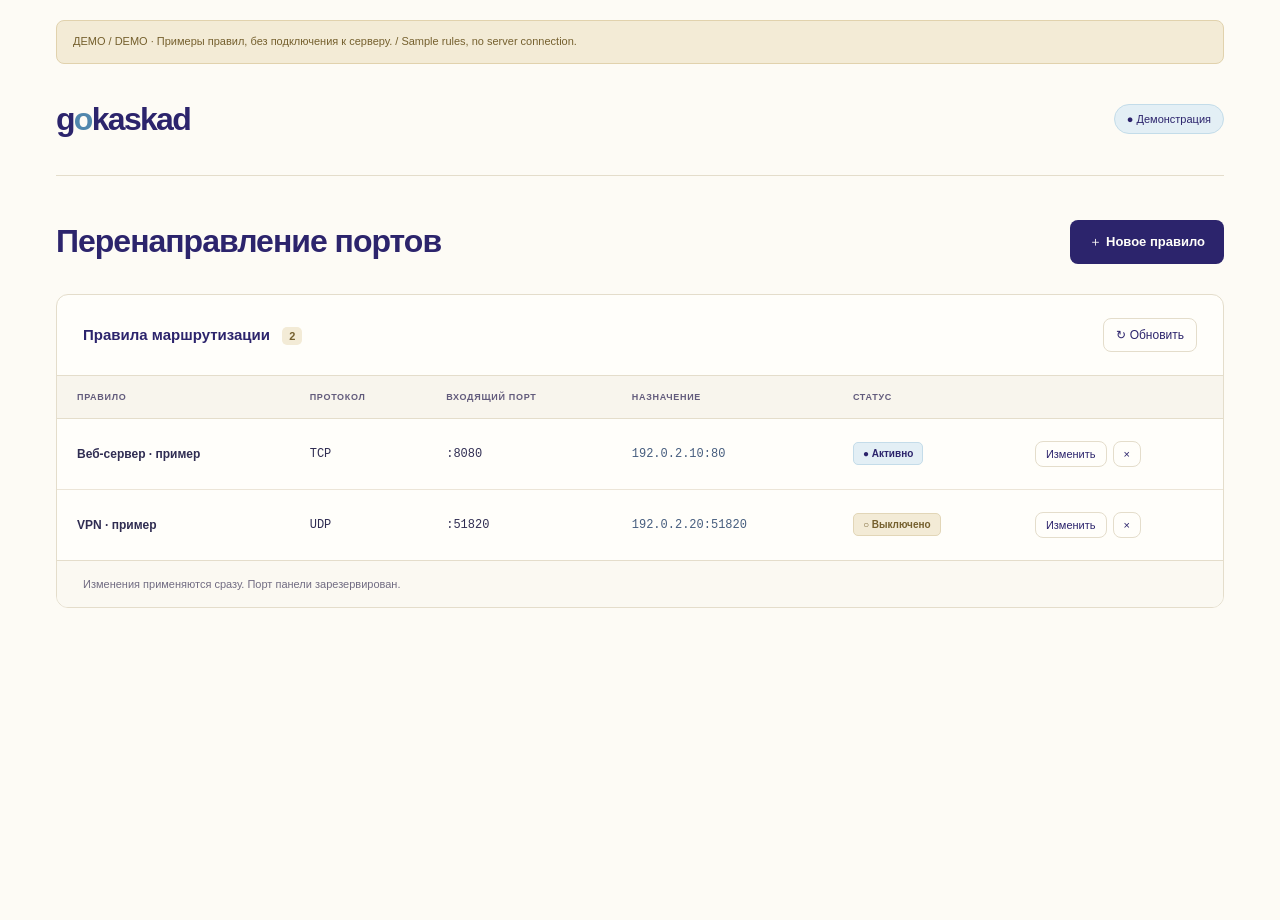
==== commit 6f7ab096: "Упростить панель и осветлить фон / Simplify panel and lighten background RU: Полностью удалить блок " ====
--- a/docs/preview.html
+++ b/docs/preview.html
@@ -6,8 +6,8 @@
   <title>Gokaskad · Демо / Demo</title>
   <style>:root {
   color-scheme: light;
-  --cream: #fbf7ea;
-  --paper: #fffdf5;
+  --cream: #fdfbf5;
+  --paper: #fffefa;
   --indigo: #2c246c;
   --indigo-dark: #20194f;
   --blue: #78afd0;
@@ -82,22 +82,6 @@
 }
 h1 { color: var(--indigo); font-size: 32px; letter-spacing: -1px; margin: 0; font-weight: 650; }
 .title > button { white-space: nowrap; }
-.stats { display: grid; grid-template-columns: repeat(3, minmax(0, 1fr)); gap: 20px; }
-.stats article {
-  min-width: 0;
-  display: flex;
-  flex-direction: column;
-  padding: 24px 26px;
-  background: var(--paper);
-  border: 1px solid var(--border);
-  border-top: 3px solid var(--ochre);
-  border-radius: 10px;
-}
-.stats article:nth-child(2) { border-top-color: var(--blue); }
-.stats article:nth-child(3) { border-top-color: var(--indigo); }
-.stats span { color: var(--muted); font-size: 12px; }
-.stats strong { color: var(--indigo); font-size: 31px; font-weight: 600; margin: 14px 0 8px; letter-spacing: -.8px; overflow-wrap: anywhere; }
-.stats small { color: var(--muted); font-size: 11px; }
 .rules-panel { margin-top: 30px; border: 1px solid var(--border); border-radius: 12px; background: var(--paper); overflow: hidden; }
 .panel-head { padding: 23px 26px; display: flex; align-items: center; justify-content: space-between; gap: 12px; }
 h2 { color: var(--indigo); margin: 0; font-size: 15px; font-weight: 650; }
@@ -106,7 +90,7 @@
 .secondary:hover { background: var(--ochre-light); border-color: #cdbd94; }
 .table-wrap { position: relative; overflow: auto; }
 table { border-collapse: collapse; width: 100%; text-align: left; white-space: nowrap; }
-th { color: #625b7c; background: #f4f0e4; font-size: 9px; font-weight: 650; letter-spacing: .7px; padding: 16px 20px; border-block: 1px solid var(--border); }
+th { color: #625b7c; background: #f8f5ed; font-size: 9px; font-weight: 650; letter-spacing: .7px; padding: 16px 20px; border-block: 1px solid var(--border); }
 td { padding: 22px 20px; font-size: 12px; border-bottom: 1px solid #ece5d7; }
 tbody tr:last-child td { border-bottom: 0; }
 .rule-name { font-weight: 600; }
@@ -118,7 +102,7 @@
 .status.enabled:hover { background: #cfE3ef; }
 .actions { display: flex; gap: 6px; }
 .small { font-size: 11px; padding: 6px 10px; }
-.panel-foot { padding: 17px 26px; border-top: 1px solid var(--border); color: var(--muted); font-size: 11px; background: #f8f4e8; }
+.panel-foot { padding: 17px 26px; border-top: 1px solid var(--border); color: var(--muted); font-size: 11px; background: #fbf9f2; }
 #empty { padding: 48px 20px 56px; text-align: center; }
 .empty-icon { color: var(--indigo); background: var(--blue-light); border: 1px solid #c4dce9; border-radius: 13px; width: 52px; height: 52px; margin: auto; font-size: 27px; padding: 8px; }
 h3 { color: var(--indigo); font-size: 15px; margin-top: 21px; }
@@ -157,11 +141,6 @@
   .badge { font-size: 9px; padding: 7px 9px; }
   .title { margin: 30px 0 24px; flex-direction: column; align-items: flex-start; gap: 20px; }
   h1 { font-size: 26px; line-height: 1.25; }
-  .stats { gap: 8px; }
-  .stats article { padding: 17px 12px; }
-  .stats strong { font-size: 24px; }
-  .stats small { font-size: 10px; line-height: 1.5; }
-  .stats span { font-size: 11px; }
   .panel-head { padding: 18px 14px; }
   .panel-head h2 { font-size: 13px; }
   .panel-foot { font-size: 10px; padding-inline: 14px; line-height: 1.6; }
@@ -179,12 +158,6 @@
     <section class="title">
       <h1>Перенаправление портов</h1>
       <button id="new-rule">＋ Новое правило</button>
-    </section>
-
-    <section class="stats" aria-label="Сводка правил">
-      <article><span>Всего правил</span><strong id="total">—</strong><small>Сохранено на сервере</small></article>
-      <article><span>Активные</span><strong id="active">—</strong><small>Перенаправляют трафик</small></article>
-      <article><span>Протоколы</span><strong id="protocols">—</strong><small>TCP / UDP</small></article>
     </section>
 
     <div id="message" role="status" hidden></div>
@@ -263,9 +236,6 @@
 
 function render(data) {
   rules = data.rules;
-  $('total').textContent = rules.length;
-  $('active').textContent = rules.filter(r => r.enabled).length;
-  $('protocols').textContent = [...new Set(rules.map(r => r.protocol.toUpperCase()))].join(' / ') || '—';
   $('count').textContent = rules.length;
   $('connection').textContent = '● Демонстрация';
   $('connection').className = 'badge online';
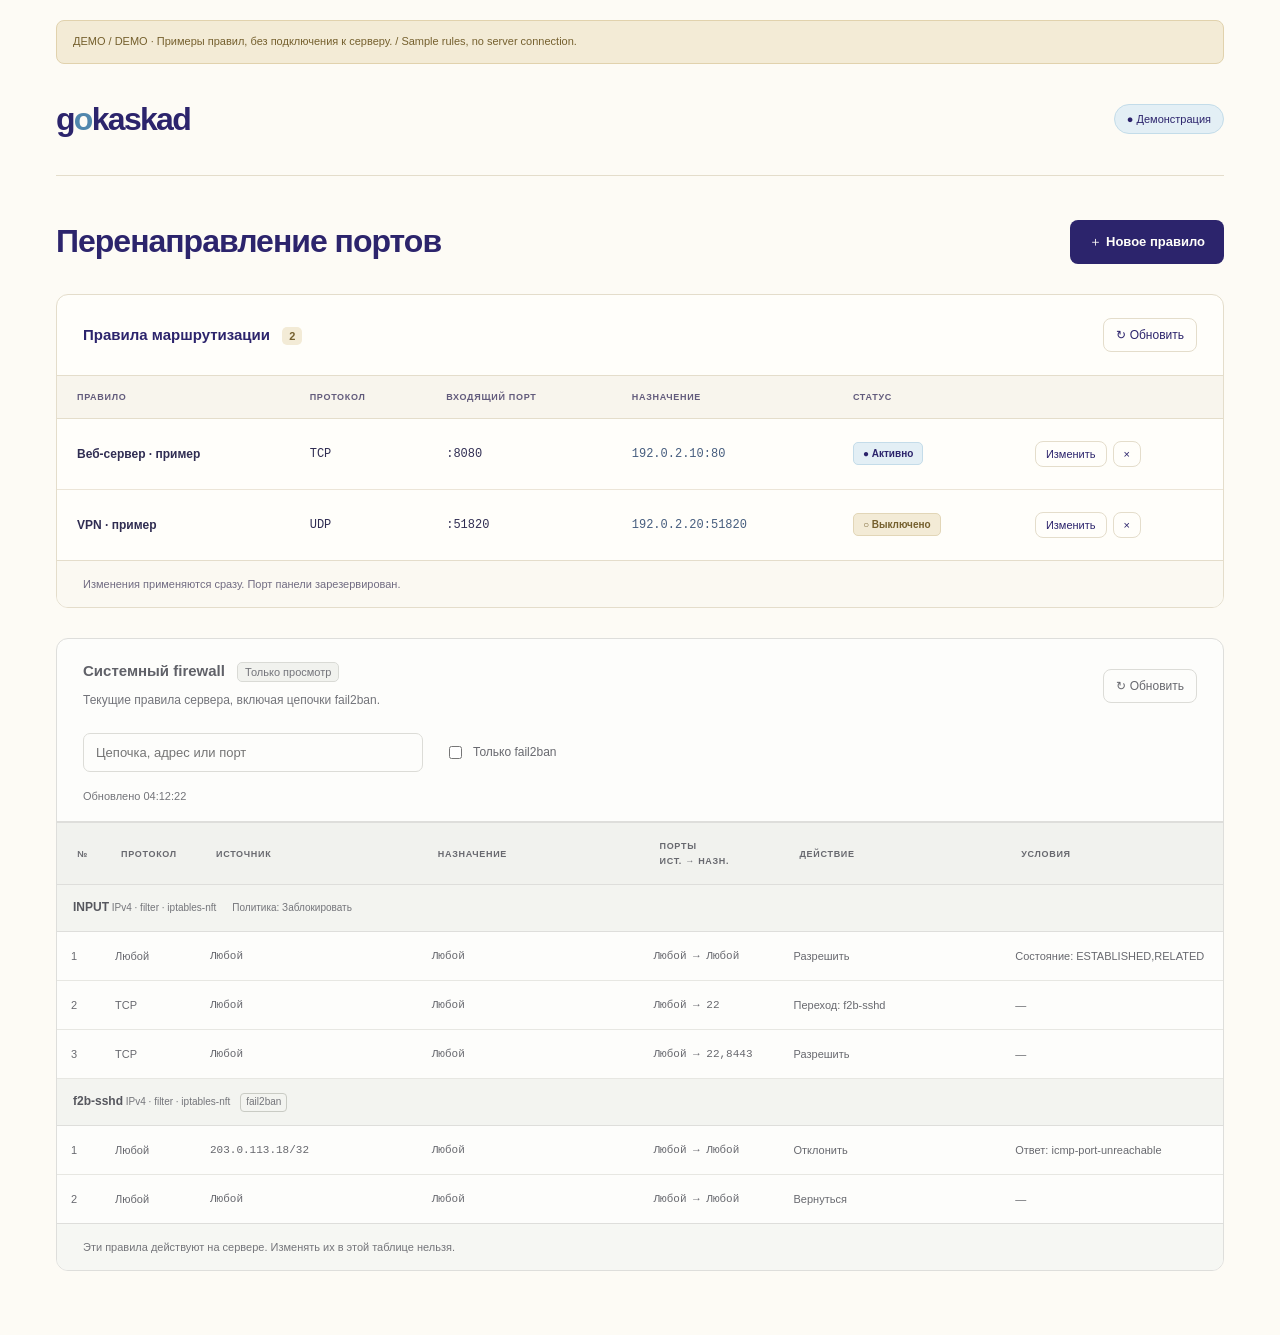
==== commit b906618e: "Показать системный firewall / Show system firewall rules RU: Добавить серую таблицу только для просм" ====
--- a/docs/preview.html
+++ b/docs/preview.html
@@ -146,6 +146,51 @@
   .panel-foot { font-size: 10px; padding-inline: 14px; line-height: 1.6; }
   .demo-note { margin-top: 16px; font-size: 10px; }
 }
+
+/* Host firewall rules are active on the server; this neutral view is read-only. */
+.firewall-panel { color: #68696f; border-color: #dededb; background: #fdfdfb; }
+.firewall-panel h2 { color: #606168; }
+.firewall-caption { margin: 9px 0 0; color: #73747a; font-size: 12px; line-height: 1.6; }
+.firewall-panel .secondary { color: #68696f; border-color: #dcdcd7; }
+.firewall-panel .secondary:hover { background: #eeefec; }
+.readonly-badge { display: inline-block; margin-left: 10px; border: 1px solid #d9dad5; border-radius: 5px; padding: 4px 7px; font-size: 10px; font-weight: 500; color: #73747a; vertical-align: middle; }
+.firewall-panel .readonly-badge { color: #73747a; background: #f1f2ee; }
+.firewall-panel .panel-head > div { min-width: 0; }
+.firewall-panel .panel-head > button { flex-shrink: 0; white-space: nowrap; }
+.firewall-tools { display: flex; gap: 22px; align-items: center; padding: 0 26px 8px; }
+.firewall-tools input[type="search"] { max-width: 340px; color: #62636a; border-color: #dcdcd7; background: #fdfdfb; }
+.firewall-filter { display: flex; flex-direction: row; align-items: center; gap: 8px; margin: 0; color: #68696f; white-space: nowrap; }
+.firewall-filter input { width: auto; accent-color: #77787d; }
+.firewall-state { margin: 8px 26px 16px; color: #74757a; font-size: 11px; line-height: 1.6; }
+.firewall-warnings { margin: 0 26px 16px; padding: 11px 14px; border: 1px solid #dcdcd7; border-radius: 6px; color: #68696f; font-size: 12px; line-height: 1.6; }
+.firewall-view { max-height: 620px; border-top: 1px solid #dededb; }
+.firewall-view table { min-width: 1050px; table-layout: fixed; white-space: normal; }
+.firewall-view th { background: #f1f2ee; color: #68696f; border-color: #dededb; position: sticky; top: 0; z-index: 1; line-height: 1.6; }
+.firewall-view th:first-child { width: 44px; }
+.firewall-view th:nth-child(2) { width: 95px; }
+.firewall-view th:nth-child(5) { width: 140px; }
+.firewall-view td { padding: 15px 14px; color: #68696f; border-color: #e7e7e2; vertical-align: top; line-height: 1.65; overflow-wrap: anywhere; font-size: 11px; }
+.firewall-view .firewall-chain td { background: #f3f4f0; border-block: 1px solid #dededb; padding: 13px 16px; }
+.firewall-chain strong { color: #56575e; font-size: 12px; }
+.firewall-chain span { font-size: 10px; color: #74757a; }
+.firewall-tag { display: inline-block; border: 1px solid #c9cbc4; border-radius: 4px; padding: 0 5px; margin-left: 10px; }
+.firewall-policy { margin-left: 16px; }
+.firewall-view .firewall-no-rules { color: #74757a; font-style: italic; }
+.firewall-view ul { list-style: none; margin: 0; padding: 0; }
+.firewall-view li + li { margin-top: 4px; }
+.firewall-address, .firewall-ports { font-family: ui-monospace, SFMono-Regular, Consolas, monospace; }
+.firewall-address details { margin-top: 6px; font-family: Inter, -apple-system, BlinkMacSystemFont, "Segoe UI", sans-serif; }
+.firewall-address summary { cursor: pointer; color: #66676e; font-size: 10px; }
+.firewall-members { display: flex; flex-direction: column; gap: 4px; max-height: 180px; overflow: auto; margin-top: 7px; font-family: ui-monospace, SFMono-Regular, Consolas, monospace; }
+.firewall-panel .panel-foot { background: #f6f7f3; color: #74757a; border-color: #dededb; }
+@media (max-width: 600px) {
+  .firewall-panel .panel-head { align-items: flex-start; }
+  .readonly-badge { display: table; margin: 8px 0 0; }
+  .firewall-tools { padding-inline: 14px; flex-wrap: wrap; gap: 14px; }
+  .firewall-tools input[type="search"] { max-width: none; }
+  .firewall-state, .firewall-warnings { margin-inline: 14px; }
+  .firewall-caption { font-size: 11px; }
+}
 </style>
 </head>
 <body>
@@ -180,6 +225,26 @@
         <button id="empty-new">Создать первое правило</button>
       </div>
       <div class="panel-foot">Изменения применяются сразу. Порт панели зарезервирован.</div>
+    </section>
+
+    <section class="rules-panel firewall-panel" aria-labelledby="firewall-title">
+      <div class="panel-head">
+        <div><h2 id="firewall-title">Системный firewall <span class="readonly-badge">Только просмотр</span></h2><p class="firewall-caption">Текущие правила сервера, включая цепочки fail2ban.</p></div>
+        <button id="firewall-refresh" class="secondary">↻ Обновить</button>
+      </div>
+      <div class="firewall-tools">
+        <input id="firewall-search" type="search" aria-label="Поиск в системном firewall" placeholder="Цепочка, адрес или порт">
+        <label class="firewall-filter"><input id="firewall-fail2ban" type="checkbox"> Только fail2ban</label>
+      </div>
+      <p id="firewall-state" class="firewall-state" role="status">Загрузка правил…</p>
+      <div id="firewall-warnings" class="firewall-warnings" role="status" hidden></div>
+      <div class="table-wrap firewall-view">
+        <table aria-label="Текущие правила системного firewall">
+          <thead><tr><th>№</th><th>ПРОТОКОЛ</th><th>ИСТОЧНИК</th><th>НАЗНАЧЕНИЕ</th><th>ПОРТЫ<br>ИСТ. → НАЗН.</th><th>ДЕЙСТВИЕ</th><th>УСЛОВИЯ</th></tr></thead>
+          <tbody id="firewall-rules"></tbody>
+        </table>
+      </div>
+      <div class="panel-foot">Эти правила действуют на сервере. Изменять их в этой таблице нельзя.</div>
     </section>
   </main>
 
@@ -205,8 +270,12 @@
 <script>const $ = (id) => document.getElementById(id);
 let rules = [];
 let busy = false;
+let firewallData = null;
+let firewallBusy = false;
+let firewallPending = false;
 const form = $('rule-form');
 
+const demoFirewall = {"chains": [{"backend": "iptables-nft", "family": "IPv4", "table": "filter", "name": "INPUT", "policy": "DROP", "fail2ban": false, "rules": [{"protocol": "Любой", "source": "Любой", "destination": "Любой", "source_port": "Любой", "destination_port": "Любой", "action": "ACCEPT", "conditions": ["Состояние: ESTABLISHED,RELATED"], "source_members": [], "destination_members": []}, {"protocol": "tcp", "source": "Любой", "destination": "Любой", "source_port": "Любой", "destination_port": "22", "action": "f2b-sshd", "conditions": [], "source_members": [], "destination_members": []}, {"protocol": "tcp", "source": "Любой", "destination": "Любой", "source_port": "Любой", "destination_port": "22,8443", "action": "ACCEPT", "conditions": [], "source_members": [], "destination_members": []}]}, {"backend": "iptables-nft", "family": "IPv4", "table": "filter", "name": "f2b-sshd", "policy": null, "fail2ban": true, "rules": [{"protocol": "Любой", "source": "203.0.113.18/32", "destination": "Любой", "source_port": "Любой", "destination_port": "Любой", "action": "REJECT", "conditions": ["Ответ: icmp-port-unreachable"], "source_members": [], "destination_members": []}, {"protocol": "Любой", "source": "Любой", "destination": "Любой", "source_port": "Любой", "destination_port": "Любой", "action": "RETURN", "conditions": [], "source_members": [], "destination_members": []}]}], "warnings": [], "sources": ["IPv4 / nft"]};
 
 function demoUuid() {
   return 'xxxxxxxx-xxxx-4xxx-yxxx-xxxxxxxxxxxx'.replace(/[xy]/g, c => {
@@ -219,6 +288,7 @@
   {id:'b29bc2cf-47c6-43bc-8e49-5d560378fe67',name:'VPN · пример',protocol:'udp',input_port:51820,target_ip:'192.0.2.20',target_port:51820,enabled:false}
 ];
 async function request(path = '/api/rules', method = 'GET', body) {
+  if (path === '/api/firewall') return {...demoFirewall, updated_at: new Date().toISOString()};
   if (method === 'PUT') {
     if (demoRules.some(r => r.id !== body.id && r.enabled && body.enabled && r.protocol === body.protocol && r.input_port === body.input_port))
       throw new Error('Этот протокол и входящий порт уже используются.');
@@ -272,16 +342,94 @@
   busy = true; $('refresh').disabled = true;
   try { render(await request()); notice(''); }
   catch (error) { notice(error.message, true); $('connection').textContent = '● Нет связи с worker'; $('connection').className = 'badge offline'; }
-  finally { busy = false; $('refresh').disabled = false; }
+  finally { busy = false; $('refresh').disabled = false; $('firewall-refresh').disabled = firewallBusy; }
+}
+
+const actionNames = {ACCEPT: 'Разрешить', DROP: 'Заблокировать', REJECT: 'Отклонить', RETURN: 'Вернуться',
+  DNAT: 'Перенаправить', SNAT: 'Изменить источник', MASQUERADE: 'Маскарадинг',
+  CONNMARK: 'Метка соединения', MARK: 'Метка пакета', LOG: 'Записать в журнал', QUEUE: 'В очередь', NFQUEUE: 'В очередь'};
+
+function renderFirewall() {
+  if (!firewallData) return;
+  const query = $('firewall-search').value.trim().toLowerCase();
+  const fail2banOnly = $('firewall-fail2ban').checked;
+  const chains = firewallData.chains.filter(chain => (!fail2banOnly || chain.fail2ban) &&
+    (!query || JSON.stringify(chain).toLowerCase().includes(query)));
+  const chainNames = new Set(firewallData.chains.map(c => JSON.stringify([c.backend, c.family, c.table, c.name])));
+  $('firewall-rules').replaceChildren();
+  for (const chain of chains) {
+    const header = document.createElement('tr'); header.className = 'firewall-chain';
+    const heading = document.createElement('td'); heading.colSpan = 7;
+    const name = document.createElement('strong'); name.textContent = chain.name; heading.append(name);
+    const meta = document.createElement('span');
+    meta.textContent = ` ${chain.family} · ${chain.table} · ${chain.backend}`;
+    heading.append(meta);
+    if (chain.fail2ban) {
+      const tag = document.createElement('span'); tag.className = 'firewall-tag'; tag.textContent = 'fail2ban'; heading.append(tag);
+    }
+    if (chain.policy) {
+      const policy = document.createElement('span'); policy.className = 'firewall-policy';
+      policy.textContent = `Политика: ${actionNames[chain.policy] || chain.policy}`; heading.append(policy);
+    }
+    if (chain.hook) { const hook = document.createElement('span'); hook.textContent = ` · ${chain.hook}`; heading.append(hook); }
+    header.append(heading); $('firewall-rules').append(header);
+    if (!chain.rules.length) {
+      const row = document.createElement('tr'); const empty = document.createElement('td'); empty.colSpan = 7;
+      empty.className = 'firewall-no-rules'; empty.textContent = 'В этой цепочке нет отдельных правил'; row.append(empty); $('firewall-rules').append(row);
+    }
+    chain.rules.forEach((rule, index) => {
+      const row = document.createElement('tr');
+      const cell = (text, cls = '') => { const td = document.createElement('td'); td.textContent = text; td.className = cls; row.append(td); return td; };
+      cell(index + 1);
+      cell(rule.protocol === 'Любой' ? rule.protocol : rule.protocol.toUpperCase());
+      for (const field of ['source', 'destination']) {
+        const td = cell(rule[field], 'firewall-address');
+        if (rule[field + '_members']?.length) {
+          const details = document.createElement('details'); const summary = document.createElement('summary');
+          summary.textContent = `Адреса в наборе: ${rule[field + '_members'].length}`;
+          const members = document.createElement('div'); members.className = 'firewall-members';
+          for (const address of rule[field + '_members']) { const item = document.createElement('span'); item.textContent = address; members.append(item); }
+          details.append(summary, members); td.append(details);
+        }
+      }
+      cell(`${rule.source_port} → ${rule.destination_port}`, 'firewall-ports');
+      const jump = chainNames.has(JSON.stringify([chain.backend, chain.family, chain.table, rule.action]));
+      cell(actionNames[rule.action] || (jump ? `Переход: ${rule.action}` : rule.action));
+      const conditions = cell('');
+      if (rule.conditions.length) {
+        const list = document.createElement('ul');
+        for (const condition of rule.conditions) { const item = document.createElement('li'); item.textContent = condition; list.append(item); }
+        conditions.append(list);
+      } else { conditions.textContent = '—'; }
+      $('firewall-rules').append(row);
+    });
+  }
+  const time = new Date(firewallData.updated_at).toLocaleTimeString('ru-RU');
+  $('firewall-state').textContent = !firewallData.sources.length ? 'Не удалось прочитать системный firewall.' :
+    !chains.length ? (firewallData.chains.length ? 'По вашему фильтру цепочки не найдены.' : 'Системных цепочек не найдено.') : `Обновлено ${time}`;
+  $('firewall-warnings').hidden = !firewallData.warnings.length;
+  $('firewall-warnings').textContent = firewallData.warnings.length ? 'Обзор неполный: ' + firewallData.warnings.join('; ') + '.' : '';
+}
+
+async function refreshFirewall() {
+  if (firewallBusy) { firewallPending = true; return; }
+  firewallBusy = true; $('firewall-refresh').disabled = true;
+  $('firewall-state').textContent = firewallData ? 'Обновление… Предыдущий снимок показан ниже.' : 'Загрузка правил…';
+  try { firewallData = await request('/api/firewall'); renderFirewall(); }
+  catch (error) { $('firewall-state').textContent = (firewallData ? 'Не удалось обновить. Ниже — предыдущий снимок. ' : 'Правила firewall недоступны. ') + error.message; }
+  finally {
+    firewallBusy = false; $('firewall-refresh').disabled = busy;
+    if (firewallPending) { firewallPending = false; refreshFirewall(); }
+  }
 }
 
 async function mutate(operation) {
   if (busy) return;
   busy = true;
   document.querySelectorAll('button').forEach(b => b.disabled = true);
-  try { render(await operation()); notice('Изменения применены.'); return true; }
+  try { render(await operation()); notice('Изменения применены.'); refreshFirewall(); return true; }
   catch (error) { notice(error.message, true); $('form-error').textContent = error.message; return false; }
-  finally { busy = false; document.querySelectorAll('button').forEach(b => b.disabled = false); }
+  finally { busy = false; document.querySelectorAll('button').forEach(b => b.disabled = false); $('firewall-refresh').disabled = firewallBusy; }
 }
 
 function edit(rule) {
@@ -306,6 +454,9 @@
 $('new-rule').onclick = $('empty-new').onclick = () => edit();
 $('close-editor').onclick = $('cancel-editor').onclick = () => $('editor').close();
 $('refresh').onclick = refresh;
+$('firewall-refresh').onclick = refreshFirewall;
+$('firewall-search').oninput = $('firewall-fail2ban').onchange = renderFirewall;
 refresh();
+refreshFirewall();
 </script></body>
 </html>
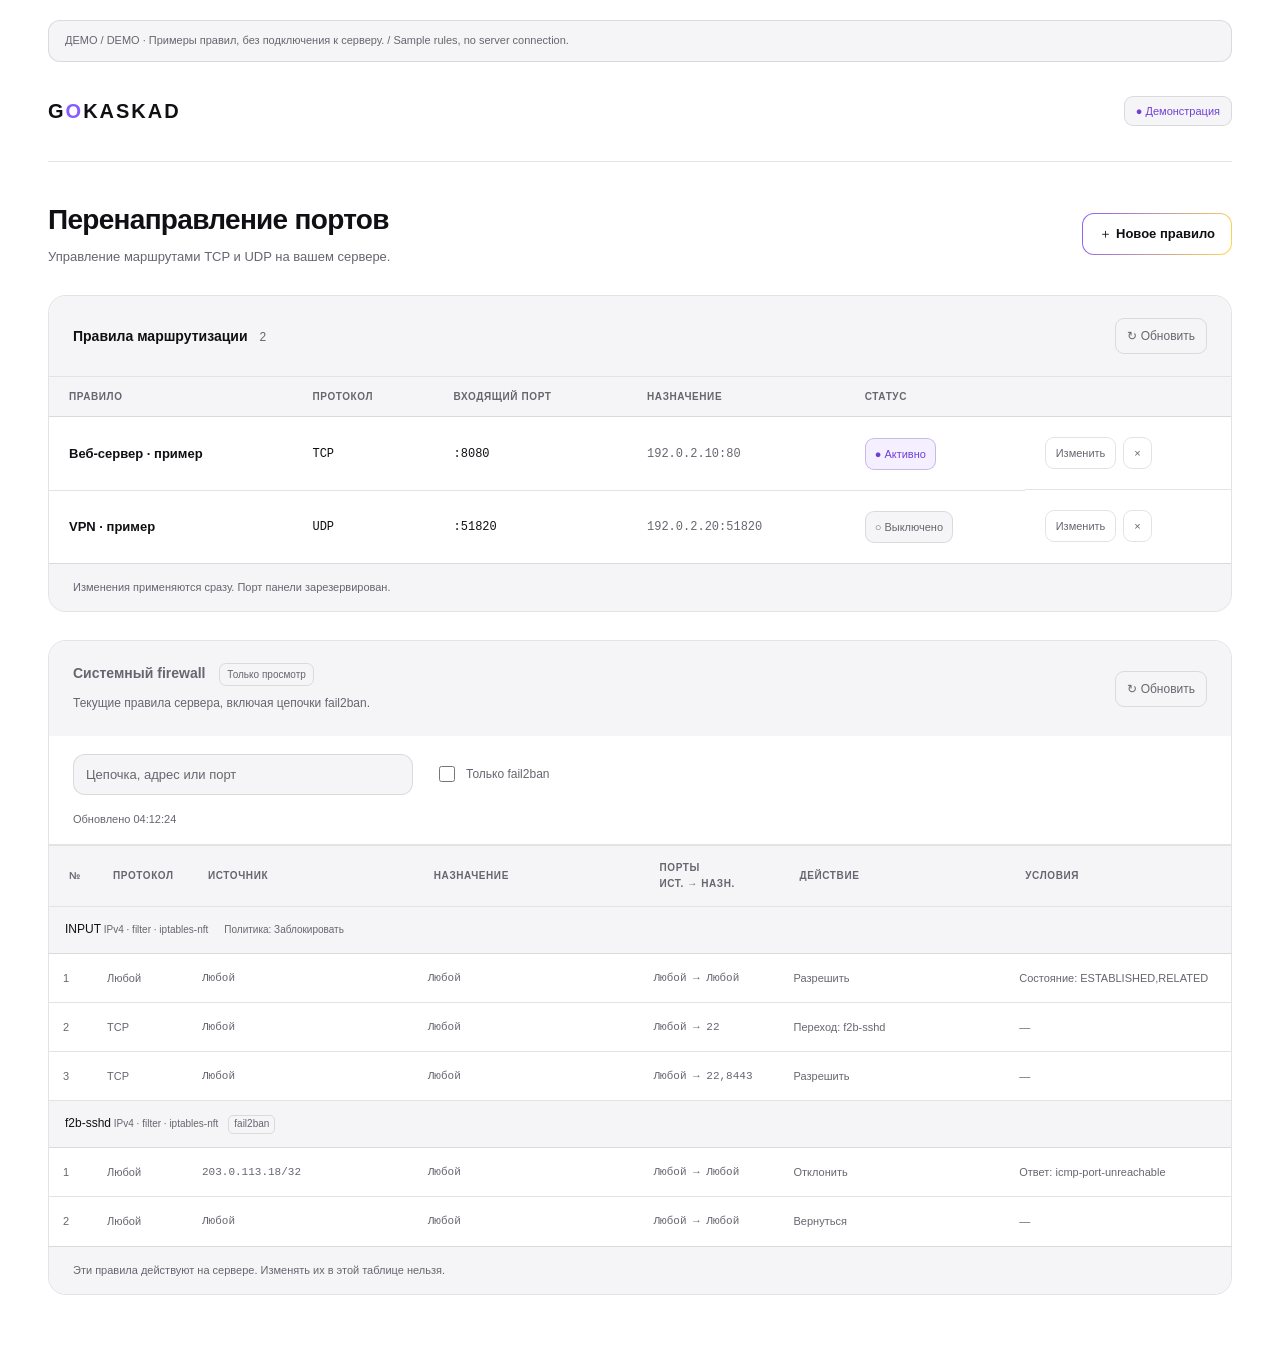
==== commit b6795910: "Release v0.1.0: adopt BOX4ONE design and document upgrades" ====
--- a/docs/preview.html
+++ b/docs/preview.html
@@ -2,51 +2,72 @@
 <html lang="ru">
 <head>
   <meta charset="utf-8">
-  <meta name="viewport" content="width=device-width, initial-scale=1">
+  <meta name="viewport" content="width=device-width, initial-scale=1, viewport-fit=cover">
+  <meta name="color-scheme" content="light dark">
   <title>Gokaskad · Демо / Demo</title>
-  <style>:root {
-  color-scheme: light;
-  --cream: #fdfbf5;
-  --paper: #fffefa;
-  --indigo: #2c246c;
-  --indigo-dark: #20194f;
-  --blue: #78afd0;
-  --blue-light: #e3eff5;
-  --ochre: #b2964d;
-  --ochre-light: #f3ebd6;
-  --ink: #302d52;
-  --muted: #716c82;
-  --border: #e4ddcb;
-  --rust: #b54429;
-  font-family: Inter, -apple-system, BlinkMacSystemFont, "Segoe UI", sans-serif;
-  color: var(--ink);
-  background: var(--cream);
+  <style>/* BOX4ONE visual language, adapted to the Gokaskad control panel. */
+:root {
+  color-scheme: light dark;
+  --background: #ffffff;
+  --surface: #f5f5f7;
+  --surface-2: #ffffff;
+  --text: #101014;
+  --muted: #666670;
+  --border: rgba(0, 0, 0, .11);
+  --purple: #8a5cff;
+  --accent-text: #7040d6;
+  --yellow: #ffd84a;
+  --danger: #c32338;
+  --shadow: 0 24px 70px rgba(0, 0, 0, .08);
+  font-family: -apple-system, BlinkMacSystemFont, "Segoe UI", sans-serif;
   font-synthesis: none;
-}
-
+  background: var(--background);
+  color: var(--text);
+}
+@media (prefers-color-scheme: dark) {
+  :root {
+    --background: #09090b;
+    --surface: #141417;
+    --surface-2: #19191d;
+    --text: #f6f6f7;
+    --muted: #a0a0aa;
+    --border: rgba(255, 255, 255, .10);
+    --accent-text: #b79aff;
+    --danger: #ff7c8d;
+    --shadow: 0 24px 80px rgba(0, 0, 0, .40);
+  }
+}
 * { box-sizing: border-box; }
-body { margin: 0; min-height: 100vh; }
-button, input, select { font: inherit; }
+html { min-width: 320px; scroll-behavior: smooth; }
+body { margin: 0; min-height: 100vh; min-height: 100dvh; }
+button, input, select { font: inherit; -webkit-tap-highlight-color: transparent; }
+button, a { -webkit-tap-highlight-color: transparent; }
 button {
+  display: inline-flex;
+  justify-content: center;
+  align-items: center;
+  gap: 8px;
+  min-height: 42px;
+  padding: 10px 16px;
   border: 1px solid transparent;
-  border-radius: 8px;
-  background: var(--indigo);
-  color: var(--paper);
-  padding: 12px 18px;
+  border-radius: 12px;
+  background: var(--text);
+  color: var(--background);
   font-size: 13px;
   font-weight: 600;
   cursor: pointer;
-  transition: background .15s, border-color .15s;
-}
-button:hover { background: var(--indigo-dark); }
-button:disabled { opacity: .5; cursor: wait; }
-button:focus-visible, a:focus-visible {
-  outline: 3px solid var(--blue);
+  transition: background .15s ease, border-color .15s ease, box-shadow .15s ease, transform .15s ease;
+}
+button:hover { background: color-mix(in srgb, var(--text) 85%, var(--background)); }
+button:active { transform: scale(.98); }
+button:disabled { opacity: .45; cursor: wait; }
+button:focus-visible, a:focus-visible, summary:focus-visible {
+  outline: 2px solid var(--purple);
   outline-offset: 4px;
 }
-main { width: 100%; max-width: 1328px; margin: 0 auto; padding: 0 56px 64px; }
+main { max-width: 1360px; margin: 0 auto; padding: 0 48px 64px; }
 header {
-  min-height: 112px;
+  min-height: 100px;
   display: flex;
   align-items: center;
   justify-content: space-between;
@@ -54,154 +75,160 @@
   border-bottom: 1px solid var(--border);
 }
 .brand {
-  color: var(--indigo);
+  color: var(--text);
   text-decoration: none;
-  font-size: 32px;
-  line-height: 1.2;
-  font-weight: 750;
-  letter-spacing: -1.7px;
-}
-.brand span { color: #5187ad; }
+  font-size: 20px;
+  font-weight: 650;
+  letter-spacing: .10em;
+}
+.brand span { color: var(--purple); }
 .badge {
   flex-shrink: 0;
+  padding: 8px 11px;
+  border: 1px solid var(--border);
+  border-radius: 9px;
+  color: var(--muted);
+  background: var(--surface);
   font-size: 11px;
-  padding: 8px 12px;
-  border: 1px solid var(--border);
-  border-radius: 20px;
-  color: var(--muted);
-  background: var(--paper);
-}
-.online { color: var(--indigo); background: var(--blue-light); border-color: #c3dce9; }
-.offline { color: var(--rust); background: #f8e8df; border-color: #ead1c6; }
-.title {
-  display: flex;
-  justify-content: space-between;
-  align-items: center;
-  gap: 24px;
-  margin: 44px 0 30px;
-}
-h1 { color: var(--indigo); font-size: 32px; letter-spacing: -1px; margin: 0; font-weight: 650; }
-.title > button { white-space: nowrap; }
-.rules-panel { margin-top: 30px; border: 1px solid var(--border); border-radius: 12px; background: var(--paper); overflow: hidden; }
-.panel-head { padding: 23px 26px; display: flex; align-items: center; justify-content: space-between; gap: 12px; }
-h2 { color: var(--indigo); margin: 0; font-size: 15px; font-weight: 650; }
-.panel-head h2 span { margin-left: 8px; padding: 3px 7px; border-radius: 5px; background: var(--ochre-light); color: #75602e; font-size: 11px; }
-.secondary { background: transparent; color: var(--indigo); border-color: var(--border); font-weight: 500; padding: 9px 12px; font-size: 12px; }
-.secondary:hover { background: var(--ochre-light); border-color: #cdbd94; }
+}
+.online { color: var(--accent-text); }
+.offline { color: var(--danger); }
+.title { display: flex; justify-content: space-between; align-items: center; gap: 24px; margin: 40px 0 28px; }
+h1 { margin: 0; font-size: 28px; line-height: 1.25; letter-spacing: -.7px; font-weight: 650; }
+.page-caption { margin: 10px 0 0; color: var(--muted); font-size: 13px; line-height: 1.6; }
+.title > button {
+  flex-shrink: 0;
+  white-space: nowrap;
+  border-color: transparent;
+  background: linear-gradient(var(--surface-2), var(--surface-2)) padding-box,
+    linear-gradient(110deg, var(--purple), var(--yellow)) border-box;
+  color: var(--text);
+}
+.title > button:hover {
+  box-shadow: 0 0 20px color-mix(in srgb, var(--purple) 16%, transparent);
+}
+.rules-panel { margin-top: 28px; border: 1px solid var(--border); border-radius: 18px; background: var(--surface-2); overflow: hidden; }
+.panel-head { padding: 22px 24px; display: flex; align-items: center; justify-content: space-between; gap: 16px; background: var(--surface); }
+h2 { margin: 0; font-size: 14px; font-weight: 650; line-height: 1.5; }
+#count { margin-left: 8px; color: var(--muted); font-size: 12px; font-weight: 400; font-variant-numeric: tabular-nums; }
+.secondary { background: transparent; color: var(--muted); border-color: var(--border); min-height: 36px; padding: 7px 11px; font-size: 12px; font-weight: 500; border-radius: 9px; }
+.secondary:hover { color: var(--text); background: var(--surface-2); border-color: color-mix(in srgb, var(--purple) 35%, var(--border)); }
 .table-wrap { position: relative; overflow: auto; }
 table { border-collapse: collapse; width: 100%; text-align: left; white-space: nowrap; }
-th { color: #625b7c; background: #f8f5ed; font-size: 9px; font-weight: 650; letter-spacing: .7px; padding: 16px 20px; border-block: 1px solid var(--border); }
-td { padding: 22px 20px; font-size: 12px; border-bottom: 1px solid #ece5d7; }
+th { padding: 14px 20px; color: var(--muted); background: var(--surface); border-block: 1px solid var(--border); font-size: 10px; font-weight: 600; letter-spacing: .06em; }
+td { padding: 20px; border-bottom: 1px solid var(--border); font-size: 13px; }
 tbody tr:last-child td { border-bottom: 0; }
 .rule-name { font-weight: 600; }
-.mono { font-family: ui-monospace, SFMono-Regular, Consolas, monospace; font-size: 12px; }
-.destination { color: #465d7e; }
-.status { padding: 5px 9px; border: 1px solid #e2d6b7; border-radius: 5px; font-size: 10px; background: var(--ochre-light); color: #75602e; white-space: nowrap; }
-.status:hover { background: #e9ddbd; }
-.status.enabled { background: var(--blue-light); color: var(--indigo); border-color: #c4dce9; }
-.status.enabled:hover { background: #cfE3ef; }
-.actions { display: flex; gap: 6px; }
-.small { font-size: 11px; padding: 6px 10px; }
-.panel-foot { padding: 17px 26px; border-top: 1px solid var(--border); color: var(--muted); font-size: 11px; background: #fbf9f2; }
-#empty { padding: 48px 20px 56px; text-align: center; }
-.empty-icon { color: var(--indigo); background: var(--blue-light); border: 1px solid #c4dce9; border-radius: 13px; width: 52px; height: 52px; margin: auto; font-size: 27px; padding: 8px; }
-h3 { color: var(--indigo); font-size: 15px; margin-top: 21px; }
-#empty p { font-size: 12px; color: var(--muted); margin-bottom: 24px; }
-#message { padding: 13px 18px; border-radius: 8px; font-size: 13px; margin-top: 22px; }
-.success { background: var(--blue-light); color: var(--indigo); }
-.error { background: #f8e8df; color: var(--rust); }
-.demo-note { padding: 12px 16px; margin: 20px 0 0; border: 1px solid #e1d2ad; border-radius: 8px; background: var(--ochre-light); color: #75602e; font-size: 11px; line-height: 1.6; }
-dialog { border: 1px solid var(--border); border-radius: 15px; width: 480px; max-width: calc(100vw - 32px); padding: 28px; background: var(--paper); color: var(--ink); box-shadow: 0 24px 80px #2c246c26; }
-dialog::backdrop { background: #20194f66; backdrop-filter: blur(3px); }
+.mono { font-family: "SFMono-Regular", Consolas, monospace; font-size: 12px; font-variant-numeric: tabular-nums; }
+.destination { color: var(--muted); }
+.status { min-height: 32px; padding: 6px 9px; border: 1px solid var(--border); border-radius: 9px; color: var(--muted); background: var(--surface); font-size: 11px; font-weight: 500; white-space: nowrap; }
+.status:hover { background: var(--surface-2); }
+.status.enabled { color: var(--accent-text); background: color-mix(in srgb, var(--purple) 9%, var(--surface-2)); border-color: color-mix(in srgb, var(--purple) 24%, var(--border)); }
+.status.enabled:hover { background: color-mix(in srgb, var(--purple) 15%, var(--surface-2)); }
+.actions { display: flex; gap: 7px; }
+.small { min-height: 32px; padding: 6px 10px; font-size: 11px; }
+.panel-foot { padding: 15px 24px; border-top: 1px solid var(--border); color: var(--muted); background: var(--surface); font-size: 11px; line-height: 1.6; }
+#empty { padding: 48px 20px; text-align: center; }
+.empty-icon { display: grid; place-items: center; width: 52px; height: 52px; margin: auto; border: 1px solid var(--border); border-radius: 14px; background: var(--surface); color: var(--purple); font-size: 27px; }
+h3 { font-size: 16px; font-weight: 600; margin: 20px 0 10px; }
+#empty p { margin-bottom: 24px; color: var(--muted); font-size: 13px; line-height: 1.6; }
+#message { padding: 14px 17px; border: 1px solid var(--border); border-radius: 14px; font-size: 13px; margin-top: 22px; }
+.success { background: color-mix(in srgb, var(--purple) 6%, var(--surface)); color: var(--accent-text); }
+.error { background: color-mix(in srgb, var(--danger) 6%, var(--surface)); color: var(--danger); }
+.demo-note { padding: 11px 16px; margin: 20px 0 0; border: 1px solid var(--border); border-radius: 12px; background: var(--surface); color: var(--muted); font-size: 11px; line-height: 1.6; }
+dialog { width: 480px; max-width: calc(100vw - 32px); max-height: calc(100dvh - 32px); padding: 26px; border: 1px solid var(--border); border-radius: 18px; background: var(--surface-2); color: var(--text); box-shadow: var(--shadow); }
+dialog::backdrop { background: rgba(0, 0, 0, .45); backdrop-filter: blur(8px); }
 .dialog-title { display: flex; align-items: center; justify-content: space-between; gap: 16px; }
-.dialog-title h2 { font-size: 20px; }
-.icon { font-size: 20px; line-height: 1; padding: 5px 9px; }
-.hint { font-size: 12px; color: var(--muted); line-height: 1.7; margin-bottom: 24px; }
-label { display: flex; flex-direction: column; gap: 8px; font-size: 12px; color: var(--ink); margin: 16px 0; }
-input, select { border: 1px solid #d7cfb9; padding: 11px 12px; border-radius: 7px; width: 100%; min-width: 0; background: var(--paper); color: var(--indigo); font-size: 13px; }
-input:focus, select:focus { outline: 2px solid var(--blue-light); border-color: #5187ad; }
+.dialog-title h2 { font-size: 21px; font-weight: 600; }
+.icon { min-height: 32px; width: 32px; padding: 0; font-size: 22px; line-height: 1; }
+.hint { margin-bottom: 24px; color: var(--muted); font-size: 13px; line-height: 1.7; }
+label { display: flex; flex-direction: column; gap: 8px; margin: 16px 0; color: var(--muted); font-size: 12px; }
+input, select { width: 100%; min-width: 0; padding: 12px; border: 1px solid var(--border); border-radius: 12px; background: var(--surface); color: var(--text); font-size: 14px; caret-color: var(--purple); }
+input::placeholder { color: var(--muted); opacity: 1; }
+input:focus, select:focus { outline: 2px solid color-mix(in srgb, var(--purple) 20%, transparent); outline-offset: 1px; border-color: var(--purple); }
 .form-row { display: grid; grid-template-columns: minmax(0, 1fr) minmax(0, 1fr); gap: 16px; }
 .form-row label { margin: 0 0 16px; }
 .check { flex-direction: row; align-items: center; }
-.check input { width: auto; accent-color: var(--indigo); }
+.check input { width: 16px; height: 16px; accent-color: var(--purple); }
 .dialog-actions { display: flex; justify-content: flex-end; gap: 10px; border-top: 1px solid var(--border); padding-top: 20px; margin-top: 24px; }
-#form-error { font-size: 12px; color: var(--rust); }
+#form-error { font-size: 12px; color: var(--danger); }
 .sr-only { position: absolute; width: 1px; height: 1px; overflow: hidden; clip: rect(0, 0, 0, 0); }
 [hidden] { display: none !important; }
-
-@media (max-width: 900px) {
-  main { padding-inline: 32px; }
-  h1 { font-size: 28px; }
-  td, th { padding-inline: 16px; }
-}
-@media (max-width: 600px) {
-  main { padding: 0 20px 40px; }
-  header { min-height: 88px; gap: 10px; }
-  .brand { font-size: 28px; }
-  .badge { font-size: 9px; padding: 7px 9px; }
-  .title { margin: 30px 0 24px; flex-direction: column; align-items: flex-start; gap: 20px; }
-  h1 { font-size: 26px; line-height: 1.25; }
-  .panel-head { padding: 18px 14px; }
-  .panel-head h2 { font-size: 13px; }
-  .panel-foot { font-size: 10px; padding-inline: 14px; line-height: 1.6; }
-  .demo-note { margin-top: 16px; font-size: 10px; }
-}
-
-/* Host firewall rules are active on the server; this neutral view is read-only. */
-.firewall-panel { color: #68696f; border-color: #dededb; background: #fdfdfb; }
-.firewall-panel h2 { color: #606168; }
-.firewall-caption { margin: 9px 0 0; color: #73747a; font-size: 12px; line-height: 1.6; }
-.firewall-panel .secondary { color: #68696f; border-color: #dcdcd7; }
-.firewall-panel .secondary:hover { background: #eeefec; }
-.readonly-badge { display: inline-block; margin-left: 10px; border: 1px solid #d9dad5; border-radius: 5px; padding: 4px 7px; font-size: 10px; font-weight: 500; color: #73747a; vertical-align: middle; }
-.firewall-panel .readonly-badge { color: #73747a; background: #f1f2ee; }
+/* Keep the host firewall neutral and distinct from editable forwarding rules. */
+.firewall-panel { color: var(--muted); box-shadow: none; }
+.firewall-panel h2 { color: var(--muted); }
+.firewall-caption { margin: 8px 0 0; color: var(--muted); font-size: 12px; line-height: 1.6; }
+.readonly-badge { display: inline-block; margin-left: 10px; padding: 3px 7px; border: 1px solid var(--border); border-radius: 7px; color: var(--muted); font-size: 10px; font-weight: 400; vertical-align: middle; }
 .firewall-panel .panel-head > div { min-width: 0; }
 .firewall-panel .panel-head > button { flex-shrink: 0; white-space: nowrap; }
-.firewall-tools { display: flex; gap: 22px; align-items: center; padding: 0 26px 8px; }
-.firewall-tools input[type="search"] { max-width: 340px; color: #62636a; border-color: #dcdcd7; background: #fdfdfb; }
-.firewall-filter { display: flex; flex-direction: row; align-items: center; gap: 8px; margin: 0; color: #68696f; white-space: nowrap; }
-.firewall-filter input { width: auto; accent-color: #77787d; }
-.firewall-state { margin: 8px 26px 16px; color: #74757a; font-size: 11px; line-height: 1.6; }
-.firewall-warnings { margin: 0 26px 16px; padding: 11px 14px; border: 1px solid #dcdcd7; border-radius: 6px; color: #68696f; font-size: 12px; line-height: 1.6; }
-.firewall-view { max-height: 620px; border-top: 1px solid #dededb; }
+.firewall-tools { display: flex; align-items: center; gap: 22px; padding: 18px 24px 8px; }
+.firewall-tools input[type="search"] { max-width: 340px; font-size: 13px; }
+.firewall-filter { flex-direction: row; align-items: center; gap: 8px; margin: 0; white-space: nowrap; }
+.firewall-filter input { width: 16px; height: 16px; accent-color: var(--purple); }
+.firewall-state { margin: 8px 24px 16px; font-size: 11px; line-height: 1.6; }
+.firewall-warnings { margin: 0 24px 16px; padding: 11px 14px; border: 1px solid var(--border); border-radius: 12px; font-size: 12px; line-height: 1.6; }
+.firewall-view { max-height: 620px; border-top: 1px solid var(--border); }
 .firewall-view table { min-width: 1050px; table-layout: fixed; white-space: normal; }
-.firewall-view th { background: #f1f2ee; color: #68696f; border-color: #dededb; position: sticky; top: 0; z-index: 1; line-height: 1.6; }
+.firewall-view th { position: sticky; top: 0; z-index: 1; line-height: 1.6; }
 .firewall-view th:first-child { width: 44px; }
 .firewall-view th:nth-child(2) { width: 95px; }
 .firewall-view th:nth-child(5) { width: 140px; }
-.firewall-view td { padding: 15px 14px; color: #68696f; border-color: #e7e7e2; vertical-align: top; line-height: 1.65; overflow-wrap: anywhere; font-size: 11px; }
-.firewall-view .firewall-chain td { background: #f3f4f0; border-block: 1px solid #dededb; padding: 13px 16px; }
-.firewall-chain strong { color: #56575e; font-size: 12px; }
-.firewall-chain span { font-size: 10px; color: #74757a; }
-.firewall-tag { display: inline-block; border: 1px solid #c9cbc4; border-radius: 4px; padding: 0 5px; margin-left: 10px; }
+.firewall-view td { padding: 15px 14px; vertical-align: top; line-height: 1.65; overflow-wrap: anywhere; font-size: 11px; }
+.firewall-view .firewall-chain td { background: var(--surface); border-block: 1px solid var(--border); padding: 13px 16px; }
+.firewall-chain strong { color: var(--text); font-size: 12px; font-weight: 500; }
+.firewall-chain span { font-size: 10px; }
+.firewall-tag { display: inline-block; border: 1px solid var(--border); border-radius: 5px; padding: 0 5px; margin-left: 10px; }
 .firewall-policy { margin-left: 16px; }
-.firewall-view .firewall-no-rules { color: #74757a; font-style: italic; }
+.firewall-no-rules { font-style: italic; }
 .firewall-view ul { list-style: none; margin: 0; padding: 0; }
 .firewall-view li + li { margin-top: 4px; }
-.firewall-address, .firewall-ports { font-family: ui-monospace, SFMono-Regular, Consolas, monospace; }
-.firewall-address details { margin-top: 6px; font-family: Inter, -apple-system, BlinkMacSystemFont, "Segoe UI", sans-serif; }
-.firewall-address summary { cursor: pointer; color: #66676e; font-size: 10px; }
-.firewall-members { display: flex; flex-direction: column; gap: 4px; max-height: 180px; overflow: auto; margin-top: 7px; font-family: ui-monospace, SFMono-Regular, Consolas, monospace; }
-.firewall-panel .panel-foot { background: #f6f7f3; color: #74757a; border-color: #dededb; }
+.firewall-address, .firewall-ports { font-family: "SFMono-Regular", Consolas, monospace; }
+.firewall-address details { margin-top: 6px; font-family: -apple-system, BlinkMacSystemFont, "Segoe UI", sans-serif; }
+.firewall-address summary { cursor: pointer; font-size: 10px; }
+.firewall-members { display: flex; flex-direction: column; gap: 4px; max-height: 180px; overflow: auto; margin-top: 7px; font-family: "SFMono-Regular", Consolas, monospace; }
+@media (max-width: 900px) {
+  main { padding-inline: 28px; }
+  h1 { font-size: 26px; }
+  td, th { padding-inline: 16px; }
+}
 @media (max-width: 600px) {
+  main { padding: 0 max(16px, env(safe-area-inset-right)) max(32px, env(safe-area-inset-bottom)) max(16px, env(safe-area-inset-left)); }
+  header { min-height: 80px; gap: 10px; }
+  .brand { font-size: 16px; }
+  .badge { font-size: 10px; padding: 7px 8px; }
+  .title { margin: 28px 0 24px; flex-direction: column; align-items: flex-start; gap: 20px; }
+  h1 { font-size: 25px; }
+  .title > button { width: 100%; min-height: 44px; }
+  .rules-panel { border-radius: 16px; margin-top: 24px; }
+  .panel-head { padding: 18px 14px; gap: 10px; }
+  .panel-head h2 { font-size: 13px; }
+  .panel-foot { padding-inline: 14px; font-size: 10px; }
+  .demo-note { margin-top: 16px; font-size: 10px; }
   .firewall-panel .panel-head { align-items: flex-start; }
   .readonly-badge { display: table; margin: 8px 0 0; }
   .firewall-tools { padding-inline: 14px; flex-wrap: wrap; gap: 14px; }
-  .firewall-tools input[type="search"] { max-width: none; }
+  .firewall-tools input[type="search"] { max-width: none; min-height: 44px; }
   .firewall-state, .firewall-warnings { margin-inline: 14px; }
   .firewall-caption { font-size: 11px; }
+  .status, .small { min-height: 40px; }
+  dialog { padding: 20px; }
+  input, select { font-size: 16px; }
+}
+@media (prefers-reduced-motion: reduce) {
+  html { scroll-behavior: auto; }
+  *, *::before, *::after { transition: none !important; }
 }
 </style>
 </head>
 <body>
   <main><p class="demo-note">ДЕМО / DEMO · Примеры правил, без подключения к серверу. / Sample rules, no server connection.</p>
     <header id="top">
-      <a class="brand" href="#top" aria-label="Gokaskad — главная">g<span>o</span>kaskad</a>
+      <a class="brand" href="#top" aria-label="Gokaskad — главная">G<span>O</span>KASKAD</a>
       <span id="connection" class="badge">Подключение…</span>
     </header>
 
     <section class="title">
-      <h1>Перенаправление портов</h1>
+      <div><h1>Перенаправление портов</h1><p class="page-caption">Управление маршрутами TCP и UDP на вашем сервере.</p></div>
       <button id="new-rule">＋ Новое правило</button>
     </section>
 
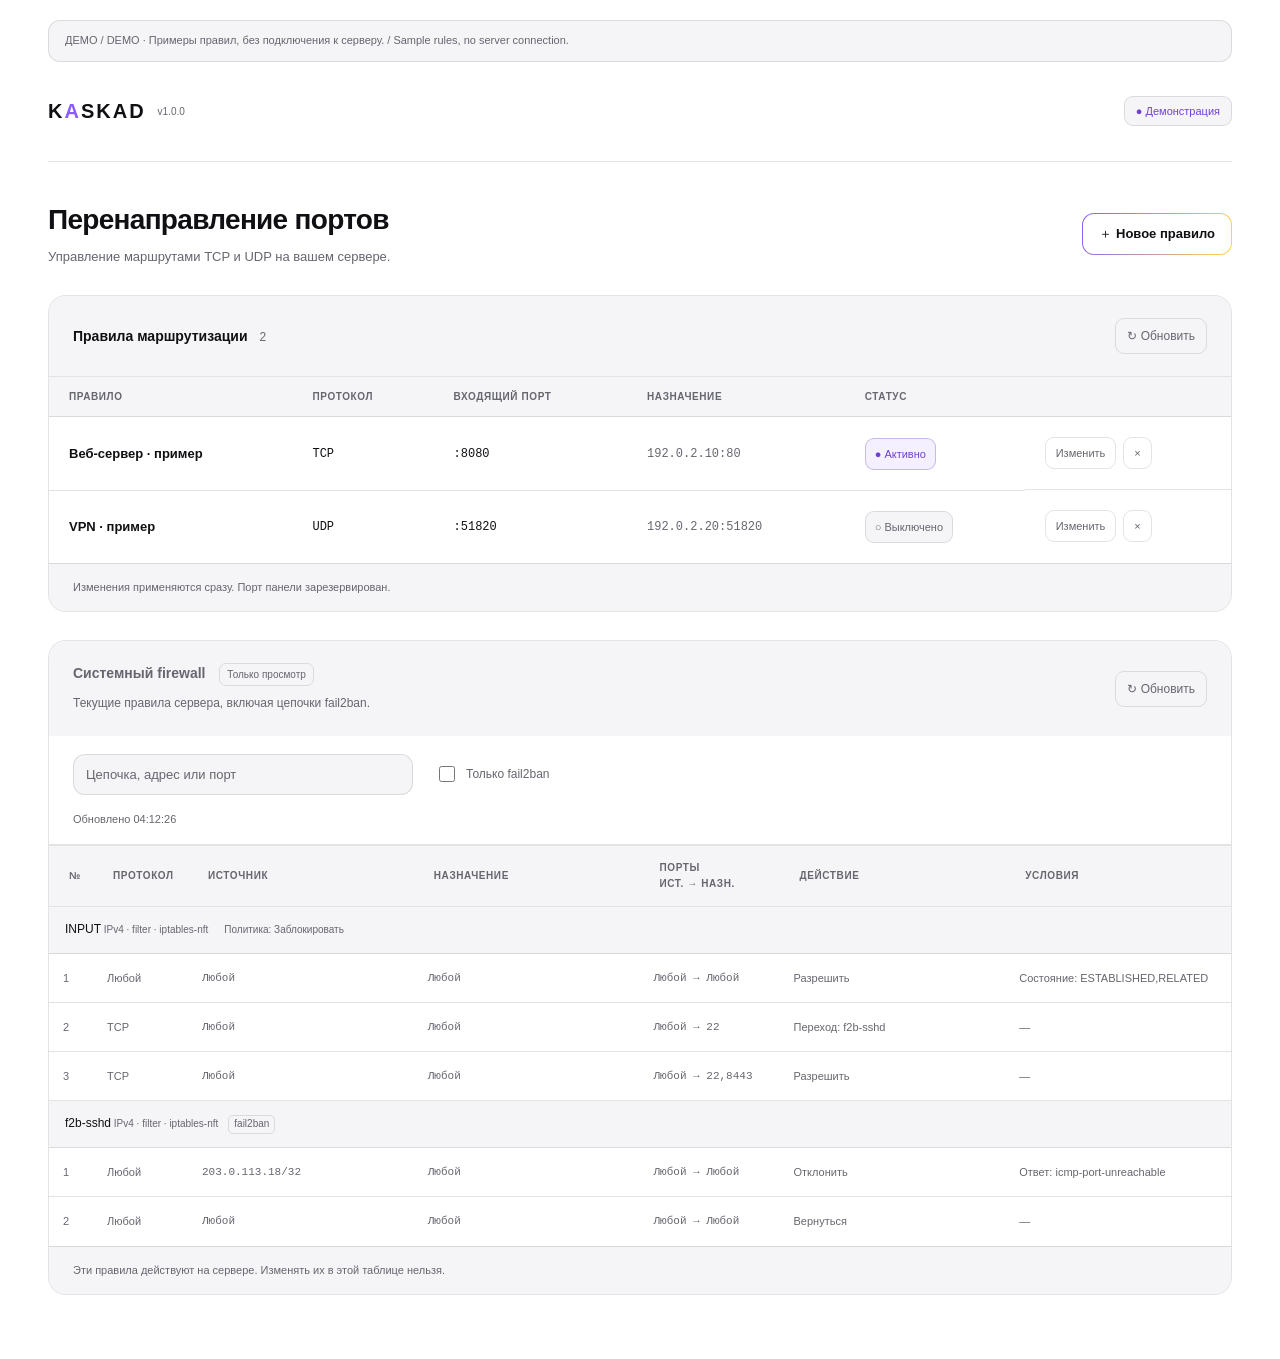
==== commit 7324985f: "Prepare Kaskad v1.0.0 branding and compatible upgrade" ====
--- a/docs/preview.html
+++ b/docs/preview.html
@@ -4,8 +4,8 @@
   <meta charset="utf-8">
   <meta name="viewport" content="width=device-width, initial-scale=1, viewport-fit=cover">
   <meta name="color-scheme" content="light dark">
-  <title>Gokaskad · Демо / Demo</title>
-  <style>/* BOX4ONE visual language, adapted to the Gokaskad control panel. */
+  <title>Каскад · Демо / Demo</title>
+  <style>/* BOX4ONE visual language, adapted to the Kaskad control panel. */
 :root {
   color-scheme: light dark;
   --background: #ffffff;
@@ -218,12 +218,16 @@
   html { scroll-behavior: auto; }
   *, *::before, *::after { transition: none !important; }
 }
+
+.brand-group { display: flex; align-items: center; gap: 12px; min-width: 0; }
+.version { color: var(--muted); font-size: 10px; font-variant-numeric: tabular-nums; white-space: nowrap; }
+@media (max-width: 600px) { .brand-group { gap: 8px; } .version { font-size: 9px; } }
 </style>
 </head>
 <body>
   <main><p class="demo-note">ДЕМО / DEMO · Примеры правил, без подключения к серверу. / Sample rules, no server connection.</p>
     <header id="top">
-      <a class="brand" href="#top" aria-label="Gokaskad — главная">G<span>O</span>KASKAD</a>
+      <div class="brand-group"><a class="brand" href="#top" aria-label="Каскад — главная">K<span>A</span>SKAD</a><span class="version" aria-label="Версия 1.0.0">v1.0.0</span></div>
       <span id="connection" class="badge">Подключение…</span>
     </header>
 
